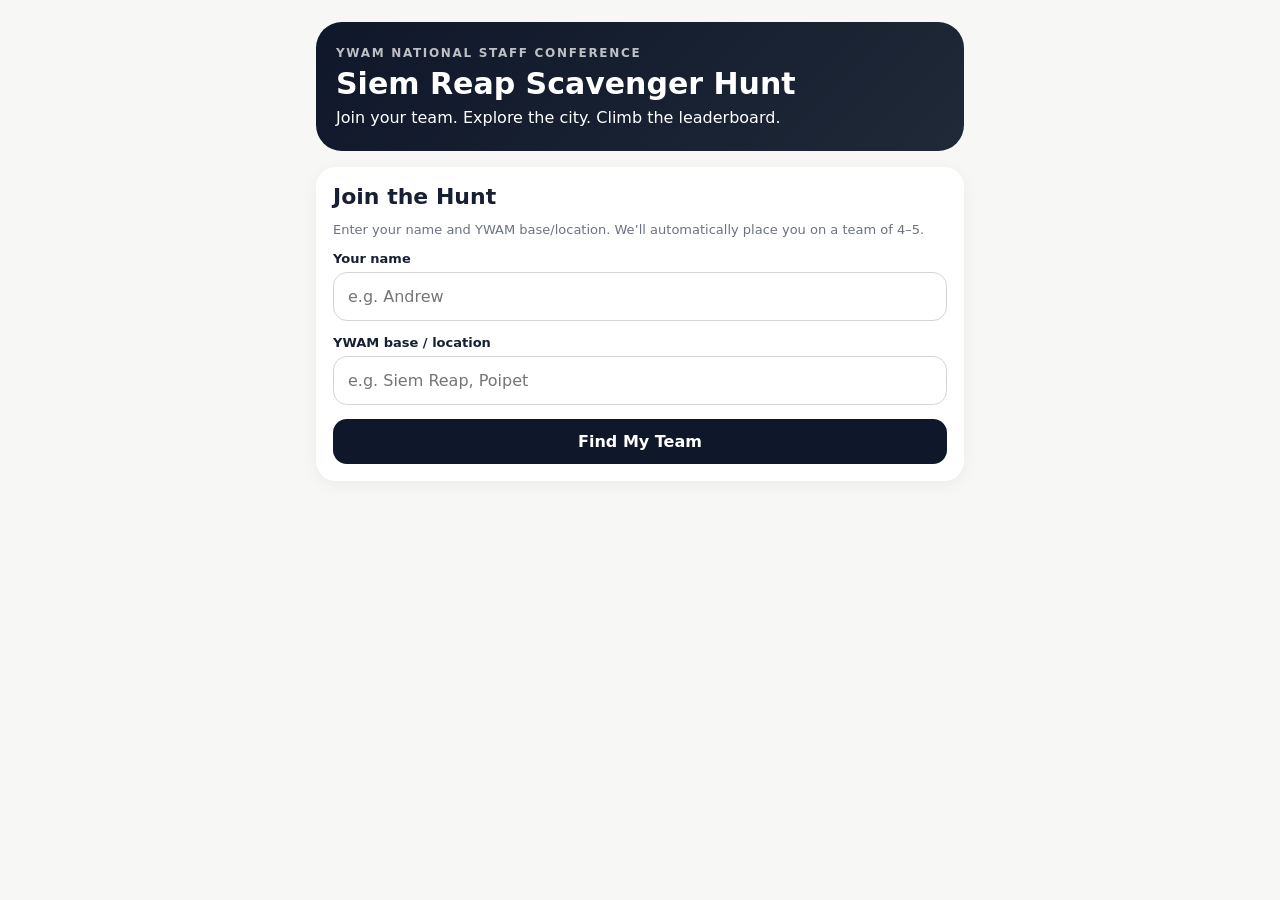
==== index.html @ aeda36fc "Initial scavenger hunt app" ====
<!DOCTYPE html>
<html lang="en">
<head>
<meta charset="UTF-8">
<meta name="viewport" content="width=device-width, initial-scale=1, viewport-fit=cover">
<meta name="theme-color" content="#0f172a">
<title>YWAM Siem Reap Scavenger Hunt</title>
<style>
:root{--bg:#f7f7f5;--card:#fff;--ink:#172033;--muted:#6b7280;--navy:#0f172a;--gold:#f4c542;--line:#e5e7eb;--ok:#15803d;--danger:#b91c1c}
*{box-sizing:border-box}body{margin:0;font-family:system-ui,-apple-system,sans-serif;background:var(--bg);color:var(--ink);padding-bottom:88px}
.app{max-width:680px;margin:auto;padding:16px}.hero{background:linear-gradient(135deg,#0f172a,#1f2937);color:#fff;border-radius:26px;padding:24px 20px;margin:6px 0 16px}
.eyebrow{font-size:12px;letter-spacing:.14em;text-transform:uppercase;opacity:.72;font-weight:800}h1{font-size:30px;line-height:1.05;margin:8px 0}h2{font-size:22px;margin:0 0 12px}h3{margin:0 0 6px;font-size:18px}
.card{background:var(--card);border-radius:20px;padding:17px;margin:12px 0;box-shadow:0 4px 16px #0f172a0d}label{display:block;font-size:13px;font-weight:800;margin:14px 0 6px}
input,button{font:inherit}input{width:100%;padding:14px;border:1px solid #d1d5db;border-radius:14px}button{border:0;border-radius:14px;padding:13px 15px;background:var(--navy);color:#fff;font-weight:800}
.primary{width:100%;margin-top:14px}.ghost{background:#fff;color:var(--ink);border:1px solid var(--line)}.hidden{display:none!important}.row{display:flex;gap:10px;align-items:center}.between{justify-content:space-between}.wrap{flex-wrap:wrap}
.pill{display:inline-flex;padding:7px 10px;border-radius:999px;background:#fff7d6;font-size:13px;font-weight:900;color:#6b5200}.small{font-size:13px;color:var(--muted)}.team-title{font-size:28px;font-weight:950}
.members{margin-top:10px;display:flex;gap:7px;flex-wrap:wrap}.member{background:#f3f4f6;border-radius:999px;padding:7px 10px;font-size:13px;font-weight:700}.challenge.done{background:#f0fdf4}.challenge p{color:#6b7280}
.category{font-size:11px;font-weight:900;text-transform:uppercase;letter-spacing:.08em;color:#64748b}.progress{height:10px;background:#e5e7eb;border-radius:999px;overflow:hidden;margin-top:10px}.progress>div{height:100%;background:var(--gold);width:0}
.tabs{position:fixed;left:0;right:0;bottom:0;background:#fffffff2;border-top:1px solid var(--line);display:flex;justify-content:center;padding:8px;z-index:20}.tabs button{background:transparent;color:#6b7280;flex:1;max-width:220px;font-size:12px}.tabs button.active{background:var(--navy);color:#fff}
.leader{display:flex;align-items:center;justify-content:space-between}.rank{width:42px;height:42px;border-radius:50%;display:grid;place-items:center;background:#f3f4f6;font-weight:950}.score{font-size:20px;font-weight:950}
.feed-img,.feed-video{width:100%;border-radius:14px;margin-top:12px;max-height:420px;object-fit:cover;background:#111}.notice{padding:10px 12px;border-radius:12px;margin-top:12px;font-size:14px}.error{background:#fee2e2;color:var(--danger)}.success{background:#dcfce7;color:var(--ok)}
.overlay{position:fixed;inset:0;background:#0f172a94;display:grid;place-items:end center;z-index:50;padding:14px}.sheet{width:min(680px,100%);background:#fff;border-radius:24px;padding:18px;max-height:88vh;overflow:auto}.sheet-actions{display:flex;gap:10px;margin-top:14px}.sheet-actions button{flex:1}
.confetti{position:fixed;inset:0;pointer-events:none;z-index:99;overflow:hidden}.confetti span{position:absolute;top:-20px;font-size:24px;animation:fall 1.6s linear forwards}@keyframes fall{to{transform:translateY(110vh) rotate(720deg)}}
</style>
</head>
<body>
<div class="app">
  <div class="hero"><div class="eyebrow">YWAM National Staff Conference</div><h1>Siem Reap Scavenger Hunt</h1><div>Join your team. Explore the city. Climb the leaderboard.</div></div>

  <section id="joinView">
    <div class="card"><h2>Join the Hunt</h2><p class="small">Enter your name and YWAM base/location. We’ll automatically place you on a team of 4–5.</p>
      <label>Your name</label><input id="name" placeholder="e.g. Andrew">
      <label>YWAM base / location</label><input id="base" placeholder="e.g. Siem Reap, Poipet">
      <button id="joinBtn" class="primary">Find My Team</button><div id="joinMsg"></div>
    </div>
  </section>

  <section id="appView" class="hidden">
    <div class="card">
      <div class="eyebrow" style="color:#64748b">YOUR TEAM</div><div id="teamName" class="team-title"></div><div id="teamScore" class="pill" style="margin-top:8px"></div>
      <div id="members" class="members"></div><div class="progress"><div id="progressBar"></div></div><div id="progressText" class="small" style="margin-top:6px"></div>
    </div>
    <div id="challengesView"></div><div id="leaderboardView" class="hidden"></div><div id="feedView" class="hidden"></div>
  </section>
</div>

<div id="tabs" class="tabs hidden">
  <button class="active" data-tab="challenges">🎯<br>Challenges</button>
  <button data-tab="leaderboard">🏆<br>Leaderboard</button>
  <button data-tab="feed">📸<br>Feed</button>
</div>

<div id="uploadOverlay" class="overlay hidden"><div class="sheet">
  <div class="row between"><div><div class="eyebrow" style="color:#64748b">COMPLETE CHALLENGE</div><h2 id="uploadTitle"></h2></div><button id="closeSheet" class="ghost">✕</button></div>
  <p id="uploadDesc" class="small"></p><label>Photo / video</label><input id="mediaInput" type="file">
  <div id="bonusWrap" class="hidden"><label id="bonusLabel">Bonus units</label><input id="bonusInput" type="number" min="0" value="0"><div id="bonusHint" class="small"></div></div>
  <div id="uploadMsg"></div><div class="sheet-actions"><button id="submitUpload">Submit Challenge</button></div>
</div></div>
<div id="confetti" class="confetti"></div>

<script>
const API="https://zarxbmmnfmaorwjfopuu.supabase.co/functions/v1/hunt-api";
const $=id=>document.getElementById(id);let state=null,currentChallenge=null,session=localStorage.getItem("hunt_session")||"";
async function api(action,body={},method="POST"){const o={method,headers:{"Content-Type":"application/json"}};if(session)o.headers["x-hunt-session"]=session;if(method!=="GET")o.body=JSON.stringify(body);const r=await fetch(`${API}?action=${action}`,o);const d=await r.json();if(!r.ok||d.error)throw Error(d.error||"Request failed");return d}
function msg(el,text,type="error"){el.innerHTML=text?`<div class="notice ${type}">${text}</div>`:""}
async function join(){const name=$("name").value.trim(),base=$("base").value.trim();if(!name||!base)return msg($("joinMsg"),"Please enter your name and base/location.");$("joinBtn").disabled=true;try{const d=await api("join",{name,base,session});session=d.session;localStorage.setItem("hunt_session",session);await loadState(true)}catch(e){msg($("joinMsg"),e.message)}finally{$("joinBtn").disabled=false}}
async function loadState(first=false){try{state=await api("state",{},"GET");$("joinView").classList.add("hidden");$("appView").classList.remove("hidden");$("tabs").classList.remove("hidden");renderAll();if(first)celebrate()}catch(e){if(session){localStorage.removeItem("hunt_session");session=""}}}
function esc(v){return String(v??"").replace(/[&<>"']/g,m=>({"&":"&amp;","<":"&lt;",">":"&gt;",'"':"&quot;","'":"&#39;"}[m]))}
function renderAll(){const my=state.leaders?.find(x=>x.team_id===state.team.id);$("teamName").textContent=state.team.name;$("teamScore").textContent=`${my?.score||0} pts`;$("members").innerHTML=(state.members||[]).map(m=>`<span class="member">${esc(m.display_name)} · ${esc(m.base_name)}</span>`).join("");const total=state.challenges?.length||0,done=state.completed?.length||0;$("progressBar").style.width=total?`${done/total*100}%`:"0%";$("progressText").textContent=`${done} of ${total} challenges completed`;renderChallenges();renderLeaderboard();renderFeed()}
function renderChallenges(){const done=new Set(state.completed||[]);$("challengesView").innerHTML=`<h2 style="margin:20px 4px 8px">Challenges</h2>`+(state.challenges||[]).map(c=>`<div class="card challenge ${done.has(c.id)?"done":""}"><div class="row between wrap"><div><div class="category">${esc(c.category||"challenge")}</div><h3>${done.has(c.id)?"✅ ":""}${esc(c.title)}</h3></div><span class="pill">${c.base_points?c.base_points+" pts":c.bonus_points_per_unit+" pts each"}</span></div><p>${esc(c.description||"")}</p>${done.has(c.id)?'<div class="notice success">Completed by your team 🎉</div>':`<button onclick="openChallenge('${c.id}')">📷 Complete Challenge</button>`}</div>`).join("")}
function renderLeaderboard(){$("leaderboardView").innerHTML=`<h2 style="margin:20px 4px 8px">Live Leaderboard</h2>`+((state.leaders||[]).map((x,i)=>`<div class="card leader"><div class="row"><div class="rank">${i+1}</div><div><h3>${esc(x.name)}</h3><div class="small">${x.member_count} members · ${x.challenges_completed} completed</div></div></div><div class="score">${x.score} pts</div></div>`).join("")||'<div class="card">No scores yet.</div>')}
function renderFeed(){$("feedView").innerHTML=`<h2 style="margin:20px 4px 8px">Live Feed</h2>`+((state.feed||[]).map(x=>`<div class="card"><div class="row between wrap"><div><b>${esc(x.team_name)}</b> completed <b>${esc(x.challenge_title)}</b></div><span class="pill">+${x.points_awarded} pts</span></div>${x.media_url?(x.media_type==="video"?`<video class="feed-video" controls playsinline src="${x.media_url}"></video>`:`<img class="feed-img" src="${x.media_url}">`):""}</div>`).join("")||'<div class="card">No posts yet.</div>')}
function openChallenge(id){currentChallenge=state.challenges.find(c=>c.id===id);$("uploadTitle").textContent=currentChallenge.title;$("uploadDesc").textContent=currentChallenge.description||"";$("mediaInput").accept=currentChallenge.media_kind==="video"?"video/*":currentChallenge.media_kind==="photo"?"image/*":"image/*,video/*";$("mediaInput").value="";if(currentChallenge.max_bonus_units>0){$("bonusWrap").classList.remove("hidden");$("bonusLabel").textContent=currentChallenge.bonus_label||"Bonus units";$("bonusInput").max=currentChallenge.max_bonus_units;$("bonusHint").textContent=`Up to ${currentChallenge.max_bonus_units}. +${currentChallenge.bonus_points_per_unit} points each.`}else $("bonusWrap").classList.add("hidden");$("uploadOverlay").classList.remove("hidden")}
async function submitChallenge(){const f=$("mediaInput").files[0];if(!f)return msg($("uploadMsg"),"Please choose a photo or video.");if(f.size>12*1024*1024)return msg($("uploadMsg"),"Please choose a file under 12 MB.");const type=f.type.startsWith("video")?"video":"photo";if(currentChallenge.media_kind!=="either"&&currentChallenge.media_kind!==type)return msg($("uploadMsg"),`This challenge requires a ${currentChallenge.media_kind}.`);$("submitUpload").disabled=true;try{const data=await new Promise((res,rej)=>{const r=new FileReader();r.onload=()=>res(r.result);r.onerror=rej;r.readAsDataURL(f)});await api("upload",{challengeId:currentChallenge.id,mediaType:type,mime:f.type,data:data.split(",")[1],bonus:Number($("bonusInput").value||0)});$("uploadOverlay").classList.add("hidden");celebrate();await loadState()}catch(e){msg($("uploadMsg"),e.message)}finally{$("submitUpload").disabled=false}}
function setTab(t){["challenges","leaderboard","feed"].forEach(x=>$(`${x}View`).classList.toggle("hidden",x!==t));document.querySelectorAll(".tabs button").forEach(b=>b.classList.toggle("active",b.dataset.tab===t))}
function celebrate(){const c=$("confetti");c.innerHTML="";for(let i=0;i<25;i++){const s=document.createElement("span");s.textContent=["🎉","✨","⭐","🥳"][Math.floor(Math.random()*4)];s.style.left=Math.random()*100+"vw";s.style.animationDelay=Math.random()*.4+"s";c.appendChild(s)}setTimeout(()=>c.innerHTML="",2000)}
$("joinBtn").onclick=join;$("closeSheet").onclick=()=>$("uploadOverlay").classList.add("hidden");$("submitUpload").onclick=submitChallenge;document.querySelectorAll(".tabs button").forEach(b=>b.onclick=()=>setTab(b.dataset.tab));if(session)loadState();setInterval(()=>{if(session)loadState()},8000);
</script>
</body></html>
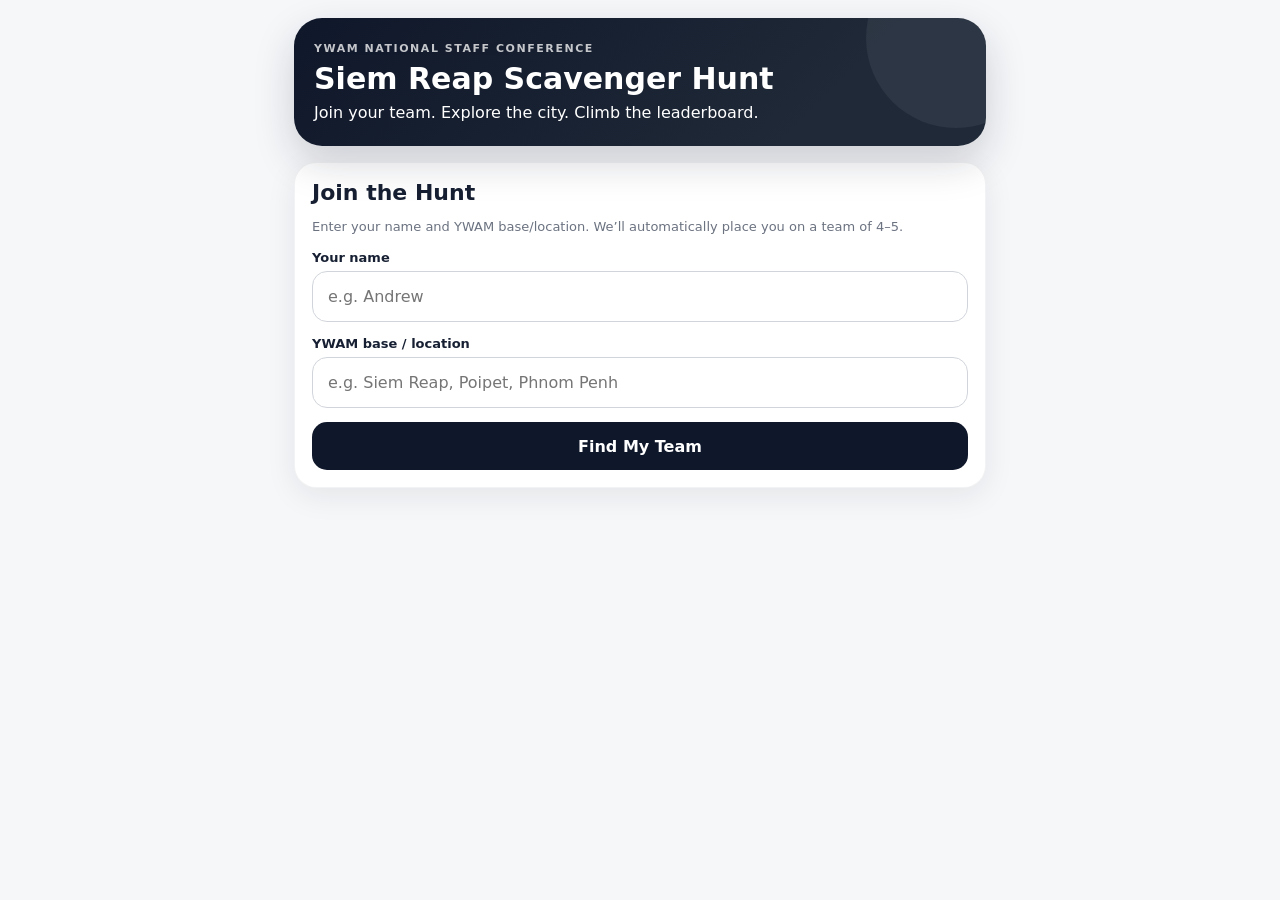
==== commit e720c486: "Phase 1 mobile improvements" ====
--- a/index.html
+++ b/index.html
@@ -4,43 +4,156 @@
 <meta charset="UTF-8">
 <meta name="viewport" content="width=device-width, initial-scale=1, viewport-fit=cover">
 <meta name="theme-color" content="#0f172a">
+<meta name="apple-mobile-web-app-capable" content="yes">
+<meta name="apple-mobile-web-app-status-bar-style" content="black-translucent">
 <title>YWAM Siem Reap Scavenger Hunt</title>
 <style>
-:root{--bg:#f7f7f5;--card:#fff;--ink:#172033;--muted:#6b7280;--navy:#0f172a;--gold:#f4c542;--line:#e5e7eb;--ok:#15803d;--danger:#b91c1c}
-*{box-sizing:border-box}body{margin:0;font-family:system-ui,-apple-system,sans-serif;background:var(--bg);color:var(--ink);padding-bottom:88px}
-.app{max-width:680px;margin:auto;padding:16px}.hero{background:linear-gradient(135deg,#0f172a,#1f2937);color:#fff;border-radius:26px;padding:24px 20px;margin:6px 0 16px}
-.eyebrow{font-size:12px;letter-spacing:.14em;text-transform:uppercase;opacity:.72;font-weight:800}h1{font-size:30px;line-height:1.05;margin:8px 0}h2{font-size:22px;margin:0 0 12px}h3{margin:0 0 6px;font-size:18px}
-.card{background:var(--card);border-radius:20px;padding:17px;margin:12px 0;box-shadow:0 4px 16px #0f172a0d}label{display:block;font-size:13px;font-weight:800;margin:14px 0 6px}
-input,button{font:inherit}input{width:100%;padding:14px;border:1px solid #d1d5db;border-radius:14px}button{border:0;border-radius:14px;padding:13px 15px;background:var(--navy);color:#fff;font-weight:800}
-.primary{width:100%;margin-top:14px}.ghost{background:#fff;color:var(--ink);border:1px solid var(--line)}.hidden{display:none!important}.row{display:flex;gap:10px;align-items:center}.between{justify-content:space-between}.wrap{flex-wrap:wrap}
-.pill{display:inline-flex;padding:7px 10px;border-radius:999px;background:#fff7d6;font-size:13px;font-weight:900;color:#6b5200}.small{font-size:13px;color:var(--muted)}.team-title{font-size:28px;font-weight:950}
-.members{margin-top:10px;display:flex;gap:7px;flex-wrap:wrap}.member{background:#f3f4f6;border-radius:999px;padding:7px 10px;font-size:13px;font-weight:700}.challenge.done{background:#f0fdf4}.challenge p{color:#6b7280}
-.category{font-size:11px;font-weight:900;text-transform:uppercase;letter-spacing:.08em;color:#64748b}.progress{height:10px;background:#e5e7eb;border-radius:999px;overflow:hidden;margin-top:10px}.progress>div{height:100%;background:var(--gold);width:0}
-.tabs{position:fixed;left:0;right:0;bottom:0;background:#fffffff2;border-top:1px solid var(--line);display:flex;justify-content:center;padding:8px;z-index:20}.tabs button{background:transparent;color:#6b7280;flex:1;max-width:220px;font-size:12px}.tabs button.active{background:var(--navy);color:#fff}
-.leader{display:flex;align-items:center;justify-content:space-between}.rank{width:42px;height:42px;border-radius:50%;display:grid;place-items:center;background:#f3f4f6;font-weight:950}.score{font-size:20px;font-weight:950}
-.feed-img,.feed-video{width:100%;border-radius:14px;margin-top:12px;max-height:420px;object-fit:cover;background:#111}.notice{padding:10px 12px;border-radius:12px;margin-top:12px;font-size:14px}.error{background:#fee2e2;color:var(--danger)}.success{background:#dcfce7;color:var(--ok)}
-.overlay{position:fixed;inset:0;background:#0f172a94;display:grid;place-items:end center;z-index:50;padding:14px}.sheet{width:min(680px,100%);background:#fff;border-radius:24px;padding:18px;max-height:88vh;overflow:auto}.sheet-actions{display:flex;gap:10px;margin-top:14px}.sheet-actions button{flex:1}
-.confetti{position:fixed;inset:0;pointer-events:none;z-index:99;overflow:hidden}.confetti span{position:absolute;top:-20px;font-size:24px;animation:fall 1.6s linear forwards}@keyframes fall{to{transform:translateY(110vh) rotate(720deg)}}
+:root{
+  --bg:#f6f7f9;--card:#fff;--ink:#172033;--muted:#6b7280;--navy:#0f172a;--navy2:#1e293b;
+  --gold:#f4c542;--goldSoft:#fff7d6;--line:#e5e7eb;--ok:#15803d;--okbg:#dcfce7;
+  --danger:#b91c1c;--dangerbg:#fee2e2;--shadow:0 8px 30px rgba(15,23,42,.08)
+}
+*{box-sizing:border-box;-webkit-tap-highlight-color:transparent}
+html{background:var(--bg)}
+body{
+  margin:0;font-family:Inter,ui-sans-serif,system-ui,-apple-system,BlinkMacSystemFont,"Segoe UI",Roboto,Arial,sans-serif;
+  background:var(--bg);color:var(--ink);padding-bottom:calc(88px + env(safe-area-inset-bottom));
+  overscroll-behavior-y:none
+}
+button,input{font:inherit}
+button{touch-action:manipulation}
+.app{max-width:720px;margin:auto;padding:calc(14px + env(safe-area-inset-top)) 14px 18px}
+.hero{
+  background:linear-gradient(135deg,#0f172a,#1f2937 75%);color:#fff;border-radius:28px;padding:24px 20px;
+  margin:4px 0 16px;box-shadow:0 16px 40px rgba(15,23,42,.18);position:relative;overflow:hidden
+}
+.hero:after{content:"";position:absolute;width:180px;height:180px;border-radius:50%;background:#ffffff10;right:-60px;top:-70px}
+.eyebrow{font-size:11px;letter-spacing:.14em;text-transform:uppercase;opacity:.75;font-weight:900}
+h1{font-size:30px;line-height:1.05;margin:8px 0 8px}
+h2{font-size:22px;margin:0 0 12px}
+h3{margin:0 0 6px;font-size:18px}
+p{line-height:1.45}
+.card{
+  background:var(--card);border:1px solid rgba(15,23,42,.05);border-radius:22px;padding:17px;margin:12px 0;
+  box-shadow:var(--shadow)
+}
+label{display:block;font-size:13px;font-weight:900;margin:14px 0 6px}
+input{
+  width:100%;padding:15px;border:1px solid #d1d5db;border-radius:15px;background:#fff;color:var(--ink);
+  min-height:50px
+}
+input:focus{outline:3px solid #f4c54255;border-color:#d5ad1d}
+button{
+  border:0;border-radius:15px;padding:14px 16px;background:var(--navy);color:#fff;font-weight:900;min-height:48px;
+  cursor:pointer
+}
+button:disabled{opacity:.55;cursor:not-allowed}
+.primary{width:100%;margin-top:14px}
+.ghost{background:#fff;color:var(--ink);border:1px solid var(--line)}
+.hidden{display:none!important}
+.row{display:flex;gap:10px;align-items:center}.between{justify-content:space-between}.wrap{flex-wrap:wrap}
+.pill{
+  display:inline-flex;align-items:center;gap:6px;padding:7px 10px;border-radius:999px;background:var(--goldSoft);
+  font-size:13px;font-weight:950;color:#6b5200
+}
+.small{font-size:13px;color:var(--muted)}
+.team-title{font-size:29px;font-weight:950;margin-top:3px}
+.members{margin-top:10px;display:flex;gap:7px;flex-wrap:wrap}
+.member{background:#f3f4f6;border-radius:999px;padding:8px 11px;font-size:13px;font-weight:800}
+.challenge{position:relative;overflow:hidden;transition:transform .15s ease}
+.challenge:active{transform:scale(.995)}
+.challenge.done{border-color:#bbf7d0;background:#f0fdf4}
+.challenge p{margin:7px 0 14px;color:#6b7280}
+.category{font-size:11px;font-weight:950;text-transform:uppercase;letter-spacing:.08em;color:#64748b}
+.progress{height:10px;background:#e5e7eb;border-radius:999px;overflow:hidden;margin-top:12px}
+.progress>div{height:100%;background:linear-gradient(90deg,#f4c542,#ffd84d);width:0;transition:width .35s ease}
+.tabs{
+  position:fixed;left:0;right:0;bottom:0;background:rgba(255,255,255,.96);backdrop-filter:blur(18px);
+  -webkit-backdrop-filter:blur(18px);border-top:1px solid var(--line);display:flex;justify-content:center;
+  padding:8px 8px calc(8px + env(safe-area-inset-bottom));z-index:20
+}
+.tabs button{background:transparent;color:#6b7280;flex:1;max-width:220px;font-size:12px;padding:10px 5px;min-height:52px}
+.tabs button.active{background:var(--navy);color:#fff}
+.leader{display:flex;align-items:center;justify-content:space-between;gap:12px}
+.rank{width:42px;height:42px;border-radius:50%;display:grid;place-items:center;background:#f3f4f6;font-weight:950;flex:none}
+.rank.top1{background:#fff3b0}.rank.top2{background:#f3f4f6}.rank.top3{background:#f5dfc8}
+.score{font-size:20px;font-weight:950;white-space:nowrap}
+.feed-img,.feed-video{
+  width:100%;border-radius:16px;margin-top:12px;max-height:420px;object-fit:cover;background:#111
+}
+.notice{padding:11px 12px;border-radius:13px;margin-top:12px;font-size:14px}
+.error{background:var(--dangerbg);color:var(--danger)}.success{background:var(--okbg);color:var(--ok)}
+.loadingLine{font-size:13px;color:var(--muted);padding:10px 4px}
+.overlay{
+  position:fixed;inset:0;background:rgba(15,23,42,.58);display:grid;place-items:end center;z-index:50;
+  padding:14px 14px calc(14px + env(safe-area-inset-bottom))
+}
+.sheet{
+  width:min(720px,100%);background:#fff;border-radius:26px;padding:18px;max-height:88vh;overflow:auto;
+  box-shadow:0 20px 50px rgba(0,0,0,.28)
+}
+.sheet-actions{display:flex;gap:10px;margin-top:14px}.sheet-actions button{flex:1}
+.bonusBox{background:#f8fafc;border-radius:14px;padding:12px;margin-top:10px}
+.preview{
+  width:100%;max-height:280px;object-fit:cover;border-radius:16px;background:#111;margin-top:10px
+}
+.confetti{position:fixed;inset:0;pointer-events:none;z-index:99;overflow:hidden}
+.confetti span{position:absolute;top:-30px;font-size:24px;animation:fall 1.7s linear forwards}
+@keyframes fall{to{transform:translateY(110vh) rotate(720deg);opacity:.95}}
+.statusbar{
+  display:flex;align-items:center;justify-content:space-between;gap:8px;margin:12px 0 0
+}
+.live{display:inline-flex;align-items:center;gap:7px;font-size:12px;color:#047857;font-weight:900}
+.dot{width:8px;height:8px;border-radius:50%;background:#10b981;box-shadow:0 0 0 5px #10b9811a}
+.refreshBtn{background:#eef2ff;color:#334155;padding:9px 12px;min-height:38px;font-size:12px}
+@media (max-width:420px){
+  h1{font-size:27px}.card{border-radius:19px;padding:15px}.hero{border-radius:24px;padding:22px 18px}
+  .team-title{font-size:26px}.score{font-size:18px}
+}
 </style>
 </head>
 <body>
 <div class="app">
-  <div class="hero"><div class="eyebrow">YWAM National Staff Conference</div><h1>Siem Reap Scavenger Hunt</h1><div>Join your team. Explore the city. Climb the leaderboard.</div></div>
+  <div class="hero">
+    <div class="eyebrow">YWAM National Staff Conference</div>
+    <h1>Siem Reap Scavenger Hunt</h1>
+    <div>Join your team. Explore the city. Climb the leaderboard.</div>
+  </div>
 
   <section id="joinView">
-    <div class="card"><h2>Join the Hunt</h2><p class="small">Enter your name and YWAM base/location. We’ll automatically place you on a team of 4–5.</p>
-      <label>Your name</label><input id="name" placeholder="e.g. Andrew">
-      <label>YWAM base / location</label><input id="base" placeholder="e.g. Siem Reap, Poipet">
-      <button id="joinBtn" class="primary">Find My Team</button><div id="joinMsg"></div>
+    <div class="card">
+      <h2>Join the Hunt</h2>
+      <p class="small">Enter your name and YWAM base/location. We’ll automatically place you on a team of 4–5.</p>
+      <label for="name">Your name</label>
+      <input id="name" autocomplete="name" autocapitalize="words" placeholder="e.g. Andrew">
+      <label for="base">YWAM base / location</label>
+      <input id="base" autocapitalize="words" placeholder="e.g. Siem Reap, Poipet, Phnom Penh">
+      <button id="joinBtn" class="primary">Find My Team</button>
+      <div id="joinMsg"></div>
     </div>
   </section>
 
   <section id="appView" class="hidden">
     <div class="card">
-      <div class="eyebrow" style="color:#64748b">YOUR TEAM</div><div id="teamName" class="team-title"></div><div id="teamScore" class="pill" style="margin-top:8px"></div>
-      <div id="members" class="members"></div><div class="progress"><div id="progressBar"></div></div><div id="progressText" class="small" style="margin-top:6px"></div>
-    </div>
-    <div id="challengesView"></div><div id="leaderboardView" class="hidden"></div><div id="feedView" class="hidden"></div>
+      <div class="eyebrow" style="color:#64748b">YOUR TEAM</div>
+      <div id="teamName" class="team-title"></div>
+      <div class="statusbar">
+        <div id="teamScore" class="pill"></div>
+        <div class="live"><span class="dot"></span>LIVE</div>
+      </div>
+      <div id="members" class="members"></div>
+      <div class="progress"><div id="progressBar"></div></div>
+      <div id="progressText" class="small" style="margin-top:7px"></div>
+    </div>
+
+    <div class="row between" style="padding:0 4px">
+      <div id="syncText" class="small">Updated just now</div>
+      <button id="refreshBtn" class="refreshBtn">Refresh</button>
+    </div>
+
+    <div id="challengesView"></div>
+    <div id="leaderboardView" class="hidden"></div>
+    <div id="feedView" class="hidden"></div>
   </section>
 </div>
 
@@ -50,30 +163,203 @@
   <button data-tab="feed">📸<br>Feed</button>
 </div>
 
-<div id="uploadOverlay" class="overlay hidden"><div class="sheet">
-  <div class="row between"><div><div class="eyebrow" style="color:#64748b">COMPLETE CHALLENGE</div><h2 id="uploadTitle"></h2></div><button id="closeSheet" class="ghost">✕</button></div>
-  <p id="uploadDesc" class="small"></p><label>Photo / video</label><input id="mediaInput" type="file">
-  <div id="bonusWrap" class="hidden"><label id="bonusLabel">Bonus units</label><input id="bonusInput" type="number" min="0" value="0"><div id="bonusHint" class="small"></div></div>
-  <div id="uploadMsg"></div><div class="sheet-actions"><button id="submitUpload">Submit Challenge</button></div>
-</div></div>
+<div id="uploadOverlay" class="overlay hidden">
+  <div class="sheet">
+    <div class="row between">
+      <div>
+        <div class="eyebrow" style="color:#64748b">COMPLETE CHALLENGE</div>
+        <h2 id="uploadTitle" style="margin-top:4px"></h2>
+      </div>
+      <button id="closeSheet" class="ghost">✕</button>
+    </div>
+    <p id="uploadDesc" class="small"></p>
+
+    <label for="mediaInput">Photo / video</label>
+    <input id="mediaInput" type="file">
+    <img id="imagePreview" class="preview hidden" alt="Selected photo preview">
+    <video id="videoPreview" class="preview hidden" controls playsinline></video>
+
+    <div id="bonusWrap" class="bonusBox hidden">
+      <label id="bonusLabel" for="bonusInput">Bonus units</label>
+      <input id="bonusInput" type="number" min="0" inputmode="numeric" value="0">
+      <div id="bonusHint" class="small" style="margin-top:6px"></div>
+    </div>
+
+    <div id="uploadMsg"></div>
+    <div class="sheet-actions">
+      <button id="submitUpload">Submit Challenge</button>
+    </div>
+  </div>
+</div>
+
 <div id="confetti" class="confetti"></div>
 
 <script>
 const API="https://zarxbmmnfmaorwjfopuu.supabase.co/functions/v1/hunt-api";
-const $=id=>document.getElementById(id);let state=null,currentChallenge=null,session=localStorage.getItem("hunt_session")||"";
-async function api(action,body={},method="POST"){const o={method,headers:{"Content-Type":"application/json"}};if(session)o.headers["x-hunt-session"]=session;if(method!=="GET")o.body=JSON.stringify(body);const r=await fetch(`${API}?action=${action}`,o);const d=await r.json();if(!r.ok||d.error)throw Error(d.error||"Request failed");return d}
+const $=id=>document.getElementById(id);
+let state=null,currentChallenge=null,session=localStorage.getItem("hunt_session")||"",lastSync=Date.now();
+
+async function api(action,body={},method="POST"){
+  const o={method,headers:{"Content-Type":"application/json"}};
+  if(session)o.headers["x-hunt-session"]=session;
+  if(method!=="GET")o.body=JSON.stringify(body);
+  const controller=new AbortController();
+  const t=setTimeout(()=>controller.abort(),20000);
+  o.signal=controller.signal;
+  try{
+    const r=await fetch(`${API}?action=${encodeURIComponent(action)}`,o);
+    const d=await r.json().catch(()=>({error:"Invalid server response"}));
+    if(!r.ok||d.error)throw Error(d.error||"Request failed");
+    return d;
+  }finally{clearTimeout(t)}
+}
+
 function msg(el,text,type="error"){el.innerHTML=text?`<div class="notice ${type}">${text}</div>`:""}
-async function join(){const name=$("name").value.trim(),base=$("base").value.trim();if(!name||!base)return msg($("joinMsg"),"Please enter your name and base/location.");$("joinBtn").disabled=true;try{const d=await api("join",{name,base,session});session=d.session;localStorage.setItem("hunt_session",session);await loadState(true)}catch(e){msg($("joinMsg"),e.message)}finally{$("joinBtn").disabled=false}}
-async function loadState(first=false){try{state=await api("state",{},"GET");$("joinView").classList.add("hidden");$("appView").classList.remove("hidden");$("tabs").classList.remove("hidden");renderAll();if(first)celebrate()}catch(e){if(session){localStorage.removeItem("hunt_session");session=""}}}
+
+async function join(){
+  const name=$("name").value.trim(),base=$("base").value.trim();
+  if(!name||!base)return msg($("joinMsg"),"Please enter your name and base/location.");
+  $("joinBtn").disabled=true;$("joinBtn").textContent="Finding your team…";
+  try{
+    const d=await api("join",{name,base,session});
+    session=d.session;localStorage.setItem("hunt_session",session);
+    await loadState(true);
+  }catch(e){msg($("joinMsg"),friendlyError(e))}
+  finally{$("joinBtn").disabled=false;$("joinBtn").textContent="Find My Team"}
+}
+
+async function loadState(first=false){
+  try{
+    state=await api("state",{},"GET");
+    lastSync=Date.now();
+    $("joinView").classList.add("hidden");$("appView").classList.remove("hidden");$("tabs").classList.remove("hidden");
+    renderAll();updateSyncText();
+    if(first)celebrate();
+  }catch(e){
+    if(String(e.message).includes("Session")){localStorage.removeItem("hunt_session");session="";location.reload()}
+  }
+}
+
+function renderAll(){
+  const my=state.leaders?.find(x=>x.team_id===state.team.id);
+  $("teamName").textContent=state.team.name;
+  $("teamScore").textContent=`${my?.score||0} pts`;
+  $("members").innerHTML=(state.members||[]).map(m=>`<span class="member">${esc(m.display_name)} · ${esc(m.base_name)}</span>`).join("");
+  const total=state.challenges?.length||0,done=state.completed?.length||0;
+  $("progressBar").style.width=total?`${Math.round(done/total*100)}%`:"0%";
+  $("progressText").textContent=`${done} of ${total} challenges completed`;
+  renderChallenges();renderLeaderboard();renderFeed();
+}
+
+function renderChallenges(){
+  const done=new Set(state.completed||[]);
+  $("challengesView").innerHTML=`<h2 style="margin:20px 4px 8px">Challenges</h2>`+
+  (state.challenges||[]).map(c=>`
+    <div class="card challenge ${done.has(c.id)?"done":""}">
+      <div class="row between wrap">
+        <div><div class="category">${esc(c.category||"challenge")}</div><h3>${done.has(c.id)?"✅ ":""}${esc(c.title)}</h3></div>
+        <span class="pill">${c.base_points?c.base_points+" pts":c.bonus_points_per_unit+" pts each"}</span>
+      </div>
+      <p>${esc(c.description||"")}</p>
+      ${done.has(c.id)?'<div class="notice success">Completed by your team 🎉</div>':`<button onclick="openChallenge('${c.id}')">📷 Complete Challenge</button>`}
+    </div>`).join("");
+}
+
+function renderLeaderboard(){
+  $("leaderboardView").innerHTML=`<h2 style="margin:20px 4px 8px">Live Leaderboard</h2>`+
+  ((state.leaders||[]).map((x,i)=>`
+    <div class="card leader">
+      <div class="row">
+        <div class="rank ${i===0?'top1':i===1?'top2':i===2?'top3':''}">${i+1}</div>
+        <div><h3>${esc(x.name)}</h3><div class="small">${x.member_count} members · ${x.challenges_completed} completed</div></div>
+      </div>
+      <div class="score">${x.score} pts</div>
+    </div>`).join("")||'<div class="card">No scores yet — be first!</div>');
+}
+
+function renderFeed(){
+  $("feedView").innerHTML=`<h2 style="margin:20px 4px 8px">Live Feed</h2>`+
+  ((state.feed||[]).map(x=>`
+    <div class="card">
+      <div class="row between wrap">
+        <div><b>${esc(x.team_name)}</b> completed <b>${esc(x.challenge_title)}</b></div>
+        <span class="pill">+${x.points_awarded} pts</span>
+      </div>
+      <div class="small" style="margin-top:5px">${new Date(x.created_at).toLocaleString()}</div>
+      ${x.media_url?(x.media_type==="video"?`<video class="feed-video" controls playsinline preload="metadata" src="${x.media_url}"></video>`:`<img class="feed-img" loading="lazy" src="${x.media_url}" alt="Challenge submission">`):""}
+    </div>`).join("")||'<div class="card">No posts yet. The race is waiting!</div>');
+}
+
+function openChallenge(id){
+  currentChallenge=state.challenges.find(c=>c.id===id);if(!currentChallenge)return;
+  $("uploadTitle").textContent=currentChallenge.title;$("uploadDesc").textContent=currentChallenge.description||"";
+  $("mediaInput").accept=currentChallenge.media_kind==="video"?"video/*":currentChallenge.media_kind==="photo"?"image/*":"image/*,video/*";
+  $("mediaInput").value="";hidePreviews();$("bonusInput").value=0;
+  if(currentChallenge.max_bonus_units>0){
+    $("bonusWrap").classList.remove("hidden");
+    $("bonusLabel").textContent=currentChallenge.bonus_label||"Bonus units";
+    $("bonusInput").max=currentChallenge.max_bonus_units;
+    $("bonusHint").textContent=`Up to ${currentChallenge.max_bonus_units}. +${currentChallenge.bonus_points_per_unit} points each.`;
+  }else $("bonusWrap").classList.add("hidden");
+  msg($("uploadMsg"),"");$("uploadOverlay").classList.remove("hidden");
+}
+
+$("mediaInput").addEventListener("change",()=>{
+  hidePreviews();const f=$("mediaInput").files[0];if(!f)return;
+  const url=URL.createObjectURL(f);
+  if(f.type.startsWith("video")){$("videoPreview").src=url;$("videoPreview").classList.remove("hidden")}
+  else{$("imagePreview").src=url;$("imagePreview").classList.remove("hidden")}
+});
+
+function hidePreviews(){
+  $("imagePreview").classList.add("hidden");$("videoPreview").classList.add("hidden");
+  $("videoPreview").removeAttribute("src");$("imagePreview").removeAttribute("src");
+}
+
+async function submitChallenge(){
+  let f=$("mediaInput").files[0];if(!f)return msg($("uploadMsg"),"Please choose a photo or video.");
+  const type=f.type.startsWith("video")?"video":"photo";
+  if(currentChallenge.media_kind!=="either"&&currentChallenge.media_kind!==type)
+    return msg($("uploadMsg"),`This challenge requires a ${currentChallenge.media_kind}.`);
+  $("submitUpload").disabled=true;$("submitUpload").textContent=type==="photo"?"Preparing photo…":"Uploading video…";
+  try{
+    if(type==="photo")f=await compressImage(f,1600,.82);
+    if(f.size>12*1024*1024)throw Error("File is still too large. Please choose a shorter video or smaller file.");
+    $("submitUpload").textContent="Uploading…";
+    const data=await fileToDataURL(f);
+    await api("upload",{challengeId:currentChallenge.id,mediaType:type,mime:f.type||"image/jpeg",data:data.split(",")[1],bonus:Number($("bonusInput").value||0)});
+    $("uploadOverlay").classList.add("hidden");celebrate();await loadState();setTab("challenges");
+  }catch(e){msg($("uploadMsg"),friendlyError(e))}
+  finally{$("submitUpload").disabled=false;$("submitUpload").textContent="Submit Challenge"}
+}
+
+function compressImage(file,maxDim=1600,quality=.82){
+  return new Promise((resolve,reject)=>{
+    const img=new Image(),url=URL.createObjectURL(file);
+    img.onload=()=>{
+      let {width,height}=img;
+      const scale=Math.min(1,maxDim/Math.max(width,height));width=Math.round(width*scale);height=Math.round(height*scale);
+      const canvas=document.createElement("canvas");canvas.width=width;canvas.height=height;
+      const ctx=canvas.getContext("2d");ctx.drawImage(img,0,0,width,height);
+      canvas.toBlob(blob=>{URL.revokeObjectURL(url);blob?resolve(new File([blob],"upload.jpg",{type:"image/jpeg"})):reject(Error("Could not prepare photo"))},"image/jpeg",quality);
+    };
+    img.onerror=()=>{URL.revokeObjectURL(url);reject(Error("Could not read photo"))};img.src=url;
+  });
+}
+
+function fileToDataURL(file){return new Promise((res,rej)=>{const r=new FileReader();r.onload=()=>res(r.result);r.onerror=rej;r.readAsDataURL(file)})}
+function setTab(t){["challenges","leaderboard","feed"].forEach(x=>$(`${x}View`).classList.toggle("hidden",x!==t));document.querySelectorAll(".tabs button").forEach(b=>b.classList.toggle("active",b.dataset.tab===t))}
+function updateSyncText(){const s=Math.max(0,Math.floor((Date.now()-lastSync)/1000));$("syncText").textContent=s<8?"Updated just now":`Updated ${s}s ago`}
+function friendlyError(e){if(e?.name==="AbortError")return"Connection timed out. Please try again.";return e?.message||"Something went wrong. Please try again."}
 function esc(v){return String(v??"").replace(/[&<>"']/g,m=>({"&":"&amp;","<":"&lt;",">":"&gt;",'"':"&quot;","'":"&#39;"}[m]))}
-function renderAll(){const my=state.leaders?.find(x=>x.team_id===state.team.id);$("teamName").textContent=state.team.name;$("teamScore").textContent=`${my?.score||0} pts`;$("members").innerHTML=(state.members||[]).map(m=>`<span class="member">${esc(m.display_name)} · ${esc(m.base_name)}</span>`).join("");const total=state.challenges?.length||0,done=state.completed?.length||0;$("progressBar").style.width=total?`${done/total*100}%`:"0%";$("progressText").textContent=`${done} of ${total} challenges completed`;renderChallenges();renderLeaderboard();renderFeed()}
-function renderChallenges(){const done=new Set(state.completed||[]);$("challengesView").innerHTML=`<h2 style="margin:20px 4px 8px">Challenges</h2>`+(state.challenges||[]).map(c=>`<div class="card challenge ${done.has(c.id)?"done":""}"><div class="row between wrap"><div><div class="category">${esc(c.category||"challenge")}</div><h3>${done.has(c.id)?"✅ ":""}${esc(c.title)}</h3></div><span class="pill">${c.base_points?c.base_points+" pts":c.bonus_points_per_unit+" pts each"}</span></div><p>${esc(c.description||"")}</p>${done.has(c.id)?'<div class="notice success">Completed by your team 🎉</div>':`<button onclick="openChallenge('${c.id}')">📷 Complete Challenge</button>`}</div>`).join("")}
-function renderLeaderboard(){$("leaderboardView").innerHTML=`<h2 style="margin:20px 4px 8px">Live Leaderboard</h2>`+((state.leaders||[]).map((x,i)=>`<div class="card leader"><div class="row"><div class="rank">${i+1}</div><div><h3>${esc(x.name)}</h3><div class="small">${x.member_count} members · ${x.challenges_completed} completed</div></div></div><div class="score">${x.score} pts</div></div>`).join("")||'<div class="card">No scores yet.</div>')}
-function renderFeed(){$("feedView").innerHTML=`<h2 style="margin:20px 4px 8px">Live Feed</h2>`+((state.feed||[]).map(x=>`<div class="card"><div class="row between wrap"><div><b>${esc(x.team_name)}</b> completed <b>${esc(x.challenge_title)}</b></div><span class="pill">+${x.points_awarded} pts</span></div>${x.media_url?(x.media_type==="video"?`<video class="feed-video" controls playsinline src="${x.media_url}"></video>`:`<img class="feed-img" src="${x.media_url}">`):""}</div>`).join("")||'<div class="card">No posts yet.</div>')}
-function openChallenge(id){currentChallenge=state.challenges.find(c=>c.id===id);$("uploadTitle").textContent=currentChallenge.title;$("uploadDesc").textContent=currentChallenge.description||"";$("mediaInput").accept=currentChallenge.media_kind==="video"?"video/*":currentChallenge.media_kind==="photo"?"image/*":"image/*,video/*";$("mediaInput").value="";if(currentChallenge.max_bonus_units>0){$("bonusWrap").classList.remove("hidden");$("bonusLabel").textContent=currentChallenge.bonus_label||"Bonus units";$("bonusInput").max=currentChallenge.max_bonus_units;$("bonusHint").textContent=`Up to ${currentChallenge.max_bonus_units}. +${currentChallenge.bonus_points_per_unit} points each.`}else $("bonusWrap").classList.add("hidden");$("uploadOverlay").classList.remove("hidden")}
-async function submitChallenge(){const f=$("mediaInput").files[0];if(!f)return msg($("uploadMsg"),"Please choose a photo or video.");if(f.size>12*1024*1024)return msg($("uploadMsg"),"Please choose a file under 12 MB.");const type=f.type.startsWith("video")?"video":"photo";if(currentChallenge.media_kind!=="either"&&currentChallenge.media_kind!==type)return msg($("uploadMsg"),`This challenge requires a ${currentChallenge.media_kind}.`);$("submitUpload").disabled=true;try{const data=await new Promise((res,rej)=>{const r=new FileReader();r.onload=()=>res(r.result);r.onerror=rej;r.readAsDataURL(f)});await api("upload",{challengeId:currentChallenge.id,mediaType:type,mime:f.type,data:data.split(",")[1],bonus:Number($("bonusInput").value||0)});$("uploadOverlay").classList.add("hidden");celebrate();await loadState()}catch(e){msg($("uploadMsg"),e.message)}finally{$("submitUpload").disabled=false}}
-function setTab(t){["challenges","leaderboard","feed"].forEach(x=>$(`${x}View`).classList.toggle("hidden",x!==t));document.querySelectorAll(".tabs button").forEach(b=>b.classList.toggle("active",b.dataset.tab===t))}
-function celebrate(){const c=$("confetti");c.innerHTML="";for(let i=0;i<25;i++){const s=document.createElement("span");s.textContent=["🎉","✨","⭐","🥳"][Math.floor(Math.random()*4)];s.style.left=Math.random()*100+"vw";s.style.animationDelay=Math.random()*.4+"s";c.appendChild(s)}setTimeout(()=>c.innerHTML="",2000)}
-$("joinBtn").onclick=join;$("closeSheet").onclick=()=>$("uploadOverlay").classList.add("hidden");$("submitUpload").onclick=submitChallenge;document.querySelectorAll(".tabs button").forEach(b=>b.onclick=()=>setTab(b.dataset.tab));if(session)loadState();setInterval(()=>{if(session)loadState()},8000);
+function celebrate(){const c=$("confetti");c.innerHTML="";for(let i=0;i<28;i++){const s=document.createElement("span");s.textContent=["🎉","✨","⭐","🥳","💥"][Math.floor(Math.random()*5)];s.style.left=Math.random()*100+"vw";s.style.animationDelay=Math.random()*.45+"s";c.appendChild(s)}setTimeout(()=>c.innerHTML="",2200)}
+
+$("joinBtn").onclick=join;$("closeSheet").onclick=()=>$("uploadOverlay").classList.add("hidden");$("submitUpload").onclick=submitChallenge;$("refreshBtn").onclick=()=>loadState();
+document.querySelectorAll(".tabs button").forEach(b=>b.onclick=()=>setTab(b.dataset.tab));
+if(session)loadState();
+setInterval(()=>{if(session&&!document.hidden)loadState()},10000);
+setInterval(updateSyncText,1000);
+document.addEventListener("visibilitychange",()=>{if(!document.hidden&&session)loadState()});
 </script>
-</body></html>
+</body>
+</html>
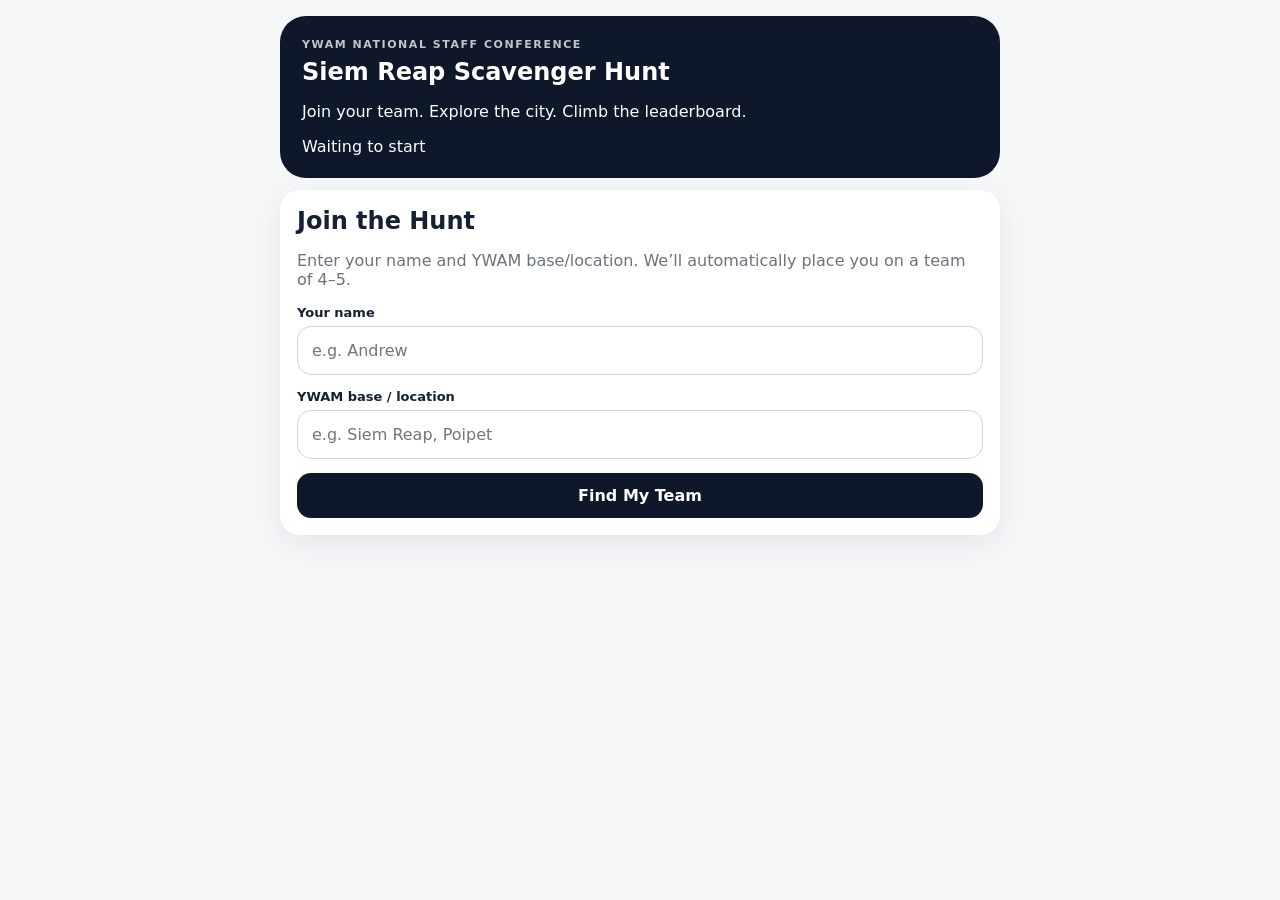
==== commit 8c6af644: "Release v0.2" ====
--- a/index.html
+++ b/index.html
@@ -1,365 +1,152 @@
 <!DOCTYPE html>
 <html lang="en">
 <head>
-<meta charset="UTF-8">
-<meta name="viewport" content="width=device-width, initial-scale=1, viewport-fit=cover">
-<meta name="theme-color" content="#0f172a">
-<meta name="apple-mobile-web-app-capable" content="yes">
-<meta name="apple-mobile-web-app-status-bar-style" content="black-translucent">
-<title>YWAM Siem Reap Scavenger Hunt</title>
-<style>
-:root{
-  --bg:#f6f7f9;--card:#fff;--ink:#172033;--muted:#6b7280;--navy:#0f172a;--navy2:#1e293b;
-  --gold:#f4c542;--goldSoft:#fff7d6;--line:#e5e7eb;--ok:#15803d;--okbg:#dcfce7;
-  --danger:#b91c1c;--dangerbg:#fee2e2;--shadow:0 8px 30px rgba(15,23,42,.08)
-}
-*{box-sizing:border-box;-webkit-tap-highlight-color:transparent}
-html{background:var(--bg)}
-body{
-  margin:0;font-family:Inter,ui-sans-serif,system-ui,-apple-system,BlinkMacSystemFont,"Segoe UI",Roboto,Arial,sans-serif;
-  background:var(--bg);color:var(--ink);padding-bottom:calc(88px + env(safe-area-inset-bottom));
-  overscroll-behavior-y:none
-}
-button,input{font:inherit}
-button{touch-action:manipulation}
-.app{max-width:720px;margin:auto;padding:calc(14px + env(safe-area-inset-top)) 14px 18px}
-.hero{
-  background:linear-gradient(135deg,#0f172a,#1f2937 75%);color:#fff;border-radius:28px;padding:24px 20px;
-  margin:4px 0 16px;box-shadow:0 16px 40px rgba(15,23,42,.18);position:relative;overflow:hidden
-}
-.hero:after{content:"";position:absolute;width:180px;height:180px;border-radius:50%;background:#ffffff10;right:-60px;top:-70px}
-.eyebrow{font-size:11px;letter-spacing:.14em;text-transform:uppercase;opacity:.75;font-weight:900}
-h1{font-size:30px;line-height:1.05;margin:8px 0 8px}
-h2{font-size:22px;margin:0 0 12px}
-h3{margin:0 0 6px;font-size:18px}
-p{line-height:1.45}
-.card{
-  background:var(--card);border:1px solid rgba(15,23,42,.05);border-radius:22px;padding:17px;margin:12px 0;
-  box-shadow:var(--shadow)
-}
-label{display:block;font-size:13px;font-weight:900;margin:14px 0 6px}
-input{
-  width:100%;padding:15px;border:1px solid #d1d5db;border-radius:15px;background:#fff;color:var(--ink);
-  min-height:50px
-}
-input:focus{outline:3px solid #f4c54255;border-color:#d5ad1d}
-button{
-  border:0;border-radius:15px;padding:14px 16px;background:var(--navy);color:#fff;font-weight:900;min-height:48px;
-  cursor:pointer
-}
-button:disabled{opacity:.55;cursor:not-allowed}
-.primary{width:100%;margin-top:14px}
-.ghost{background:#fff;color:var(--ink);border:1px solid var(--line)}
-.hidden{display:none!important}
-.row{display:flex;gap:10px;align-items:center}.between{justify-content:space-between}.wrap{flex-wrap:wrap}
-.pill{
-  display:inline-flex;align-items:center;gap:6px;padding:7px 10px;border-radius:999px;background:var(--goldSoft);
-  font-size:13px;font-weight:950;color:#6b5200
-}
-.small{font-size:13px;color:var(--muted)}
-.team-title{font-size:29px;font-weight:950;margin-top:3px}
-.members{margin-top:10px;display:flex;gap:7px;flex-wrap:wrap}
-.member{background:#f3f4f6;border-radius:999px;padding:8px 11px;font-size:13px;font-weight:800}
-.challenge{position:relative;overflow:hidden;transition:transform .15s ease}
-.challenge:active{transform:scale(.995)}
-.challenge.done{border-color:#bbf7d0;background:#f0fdf4}
-.challenge p{margin:7px 0 14px;color:#6b7280}
-.category{font-size:11px;font-weight:950;text-transform:uppercase;letter-spacing:.08em;color:#64748b}
-.progress{height:10px;background:#e5e7eb;border-radius:999px;overflow:hidden;margin-top:12px}
-.progress>div{height:100%;background:linear-gradient(90deg,#f4c542,#ffd84d);width:0;transition:width .35s ease}
-.tabs{
-  position:fixed;left:0;right:0;bottom:0;background:rgba(255,255,255,.96);backdrop-filter:blur(18px);
-  -webkit-backdrop-filter:blur(18px);border-top:1px solid var(--line);display:flex;justify-content:center;
-  padding:8px 8px calc(8px + env(safe-area-inset-bottom));z-index:20
-}
-.tabs button{background:transparent;color:#6b7280;flex:1;max-width:220px;font-size:12px;padding:10px 5px;min-height:52px}
-.tabs button.active{background:var(--navy);color:#fff}
-.leader{display:flex;align-items:center;justify-content:space-between;gap:12px}
-.rank{width:42px;height:42px;border-radius:50%;display:grid;place-items:center;background:#f3f4f6;font-weight:950;flex:none}
-.rank.top1{background:#fff3b0}.rank.top2{background:#f3f4f6}.rank.top3{background:#f5dfc8}
-.score{font-size:20px;font-weight:950;white-space:nowrap}
-.feed-img,.feed-video{
-  width:100%;border-radius:16px;margin-top:12px;max-height:420px;object-fit:cover;background:#111
-}
-.notice{padding:11px 12px;border-radius:13px;margin-top:12px;font-size:14px}
-.error{background:var(--dangerbg);color:var(--danger)}.success{background:var(--okbg);color:var(--ok)}
-.loadingLine{font-size:13px;color:var(--muted);padding:10px 4px}
-.overlay{
-  position:fixed;inset:0;background:rgba(15,23,42,.58);display:grid;place-items:end center;z-index:50;
-  padding:14px 14px calc(14px + env(safe-area-inset-bottom))
-}
-.sheet{
-  width:min(720px,100%);background:#fff;border-radius:26px;padding:18px;max-height:88vh;overflow:auto;
-  box-shadow:0 20px 50px rgba(0,0,0,.28)
-}
-.sheet-actions{display:flex;gap:10px;margin-top:14px}.sheet-actions button{flex:1}
-.bonusBox{background:#f8fafc;border-radius:14px;padding:12px;margin-top:10px}
-.preview{
-  width:100%;max-height:280px;object-fit:cover;border-radius:16px;background:#111;margin-top:10px
-}
-.confetti{position:fixed;inset:0;pointer-events:none;z-index:99;overflow:hidden}
-.confetti span{position:absolute;top:-30px;font-size:24px;animation:fall 1.7s linear forwards}
-@keyframes fall{to{transform:translateY(110vh) rotate(720deg);opacity:.95}}
-.statusbar{
-  display:flex;align-items:center;justify-content:space-between;gap:8px;margin:12px 0 0
-}
-.live{display:inline-flex;align-items:center;gap:7px;font-size:12px;color:#047857;font-weight:900}
-.dot{width:8px;height:8px;border-radius:50%;background:#10b981;box-shadow:0 0 0 5px #10b9811a}
-.refreshBtn{background:#eef2ff;color:#334155;padding:9px 12px;min-height:38px;font-size:12px}
-@media (max-width:420px){
-  h1{font-size:27px}.card{border-radius:19px;padding:15px}.hero{border-radius:24px;padding:22px 18px}
-  .team-title{font-size:26px}.score{font-size:18px}
-}
-</style>
+  <meta charset="UTF-8">
+  <meta name="viewport" content="width=device-width, initial-scale=1, viewport-fit=cover">
+  <meta name="theme-color" content="#0f172a">
+  <meta name="apple-mobile-web-app-capable" content="yes">
+  <meta name="apple-mobile-web-app-status-bar-style" content="black-translucent">
+  <title>YWAM Siem Reap Scavenger Hunt</title>
+  <link rel="stylesheet" href="css/app.css">
 </head>
 <body>
-<div class="app">
-  <div class="hero">
-    <div class="eyebrow">YWAM National Staff Conference</div>
-    <h1>Siem Reap Scavenger Hunt</h1>
-    <div>Join your team. Explore the city. Climb the leaderboard.</div>
+  <main class="app">
+    <section class="hero">
+      <div class="eyebrow">YWAM National Staff Conference</div>
+      <h1>Siem Reap Scavenger Hunt</h1>
+      <p>Join your team. Explore the city. Climb the leaderboard.</p>
+      <div id="huntStatus" class="hunt-status">Waiting to start</div>
+    </section>
+
+    <section id="joinView">
+      <div class="card">
+        <h2>Join the Hunt</h2>
+        <p class="muted">Enter your name and YWAM base/location. We’ll automatically place you on a team of 4–5.</p>
+        <label for="name">Your name</label>
+        <input id="name" autocomplete="name" autocapitalize="words" placeholder="e.g. Andrew">
+        <label for="base">YWAM base / location</label>
+        <input id="base" autocapitalize="words" placeholder="e.g. Siem Reap, Poipet">
+        <button id="joinBtn" class="primary">Find My Team</button>
+        <div id="joinMsg"></div>
+      </div>
+    </section>
+
+    <section id="appView" class="hidden">
+      <div class="card team-card">
+        <div class="row between">
+          <div>
+            <div class="eyebrow dark">YOUR TEAM</div>
+            <div id="teamIdentity" class="team-identity">
+              <span id="teamIcon" class="team-icon">⭐</span>
+              <span id="teamName">Team</span>
+            </div>
+          </div>
+          <button id="editTeamBtn" class="secondary compact">⚙️ Team Settings</button>
+        </div>
+
+        <div class="row between status-row">
+          <div id="teamScore" class="pill">0 pts</div>
+          <div class="live"><span class="dot"></span>LIVE</div>
+        </div>
+
+        <div id="members" class="members"></div>
+
+        <div class="progress"><div id="progressBar"></div></div>
+        <div id="progressText" class="muted small"></div>
+
+        <div class="countdown-box">
+          <div class="countdown-label">HUNT TIMER</div>
+          <div id="countdown" class="countdown">3:00:00</div>
+          <div id="countdownSub" class="muted small">Waiting for organizer to start the hunt</div>
+        </div>
+      </div>
+
+      <div class="row between utility-row">
+        <div id="syncText" class="muted small">Updated just now</div>
+        <button id="refreshBtn" class="secondary compact">Refresh</button>
+      </div>
+
+      <section id="challengesView"></section>
+      <section id="leaderboardView" class="hidden"></section>
+      <section id="feedView" class="hidden"></section>
+    </section>
+  </main>
+
+  <nav id="tabs" class="tabs hidden">
+    <button class="active" data-tab="challenges">🎯<span>Challenges</span></button>
+    <button data-tab="leaderboard">🏆<span>Leaderboard</span></button>
+    <button data-tab="feed">📸<span>Feed</span></button>
+  </nav>
+
+  <div id="uploadOverlay" class="overlay hidden">
+    <div class="sheet">
+      <div class="row between">
+        <div>
+          <div class="eyebrow dark">COMPLETE CHALLENGE</div>
+          <h2 id="uploadTitle"></h2>
+        </div>
+        <button id="closeUpload" class="ghost compact">✕</button>
+      </div>
+      <p id="uploadDesc" class="muted"></p>
+      <label for="mediaInput">Photo / video</label>
+      <input id="mediaInput" type="file">
+      <img id="imagePreview" class="preview hidden" alt="Selected photo preview">
+      <video id="videoPreview" class="preview hidden" controls playsinline></video>
+
+      <div id="bonusWrap" class="bonus-box hidden">
+        <label id="bonusLabel" for="bonusInput">Bonus units</label>
+        <input id="bonusInput" type="number" min="0" inputmode="numeric" value="0">
+        <div id="bonusHint" class="muted small"></div>
+      </div>
+
+      <div id="uploadMsg"></div>
+      <button id="submitUpload" class="primary">Submit Challenge</button>
+    </div>
   </div>
 
-  <section id="joinView">
-    <div class="card">
-      <h2>Join the Hunt</h2>
-      <p class="small">Enter your name and YWAM base/location. We’ll automatically place you on a team of 4–5.</p>
-      <label for="name">Your name</label>
-      <input id="name" autocomplete="name" autocapitalize="words" placeholder="e.g. Andrew">
-      <label for="base">YWAM base / location</label>
-      <input id="base" autocapitalize="words" placeholder="e.g. Siem Reap, Poipet, Phnom Penh">
-      <button id="joinBtn" class="primary">Find My Team</button>
-      <div id="joinMsg"></div>
-    </div>
-  </section>
+  <div id="teamOverlay" class="overlay hidden">
+    <div class="sheet">
+      <div class="row between">
+        <div>
+          <div class="eyebrow dark">TEAM SETTINGS</div>
+          <h2>Customize your team</h2>
+        </div>
+        <button id="closeTeam" class="ghost compact">✕</button>
+      </div>
 
-  <section id="appView" class="hidden">
-    <div class="card">
-      <div class="eyebrow" style="color:#64748b">YOUR TEAM</div>
-      <div id="teamName" class="team-title"></div>
-      <div class="statusbar">
-        <div id="teamScore" class="pill"></div>
-        <div class="live"><span class="dot"></span>LIVE</div>
+      <label for="teamNameInput">Team name</label>
+      <input id="teamNameInput" maxlength="32" placeholder="Team name">
+
+      <label>Choose an icon</label>
+      <div id="iconPicker" class="picker-grid">
+        <button data-icon="🐘">🐘</button><button data-icon="🐅">🐅</button>
+        <button data-icon="🐒">🐒</button><button data-icon="🦜">🦜</button>
+        <button data-icon="🥥">🥥</button><button data-icon="🌴">🌴</button>
+        <button data-icon="⭐">⭐</button><button data-icon="🛺">🛺</button>
       </div>
-      <div id="members" class="members"></div>
-      <div class="progress"><div id="progressBar"></div></div>
-      <div id="progressText" class="small" style="margin-top:7px"></div>
-    </div>
 
-    <div class="row between" style="padding:0 4px">
-      <div id="syncText" class="small">Updated just now</div>
-      <button id="refreshBtn" class="refreshBtn">Refresh</button>
-    </div>
+      <label>Choose a color</label>
+      <div id="colorPicker" class="color-grid">
+        <button data-color="#0f172a" aria-label="Navy" style="--swatch:#0f172a"></button>
+        <button data-color="#2563eb" aria-label="Blue" style="--swatch:#2563eb"></button>
+        <button data-color="#16a34a" aria-label="Green" style="--swatch:#16a34a"></button>
+        <button data-color="#eab308" aria-label="Gold" style="--swatch:#eab308"></button>
+        <button data-color="#f97316" aria-label="Orange" style="--swatch:#f97316"></button>
+        <button data-color="#dc2626" aria-label="Red" style="--swatch:#dc2626"></button>
+        <button data-color="#9333ea" aria-label="Purple" style="--swatch:#9333ea"></button>
+        <button data-color="#db2777" aria-label="Pink" style="--swatch:#db2777"></button>
+      </div>
 
-    <div id="challengesView"></div>
-    <div id="leaderboardView" class="hidden"></div>
-    <div id="feedView" class="hidden"></div>
-  </section>
-</div>
-
-<div id="tabs" class="tabs hidden">
-  <button class="active" data-tab="challenges">🎯<br>Challenges</button>
-  <button data-tab="leaderboard">🏆<br>Leaderboard</button>
-  <button data-tab="feed">📸<br>Feed</button>
-</div>
-
-<div id="uploadOverlay" class="overlay hidden">
-  <div class="sheet">
-    <div class="row between">
-      <div>
-        <div class="eyebrow" style="color:#64748b">COMPLETE CHALLENGE</div>
-        <h2 id="uploadTitle" style="margin-top:4px"></h2>
-      </div>
-      <button id="closeSheet" class="ghost">✕</button>
-    </div>
-    <p id="uploadDesc" class="small"></p>
-
-    <label for="mediaInput">Photo / video</label>
-    <input id="mediaInput" type="file">
-    <img id="imagePreview" class="preview hidden" alt="Selected photo preview">
-    <video id="videoPreview" class="preview hidden" controls playsinline></video>
-
-    <div id="bonusWrap" class="bonusBox hidden">
-      <label id="bonusLabel" for="bonusInput">Bonus units</label>
-      <input id="bonusInput" type="number" min="0" inputmode="numeric" value="0">
-      <div id="bonusHint" class="small" style="margin-top:6px"></div>
-    </div>
-
-    <div id="uploadMsg"></div>
-    <div class="sheet-actions">
-      <button id="submitUpload">Submit Challenge</button>
+      <div id="teamMsg"></div>
+      <button id="saveTeamBtn" class="primary">Save Team</button>
     </div>
   </div>
-</div>
 
-<div id="confetti" class="confetti"></div>
+  <div id="confetti" class="confetti"></div>
 
-<script>
-const API="https://zarxbmmnfmaorwjfopuu.supabase.co/functions/v1/hunt-api";
-const $=id=>document.getElementById(id);
-let state=null,currentChallenge=null,session=localStorage.getItem("hunt_session")||"",lastSync=Date.now();
-
-async function api(action,body={},method="POST"){
-  const o={method,headers:{"Content-Type":"application/json"}};
-  if(session)o.headers["x-hunt-session"]=session;
-  if(method!=="GET")o.body=JSON.stringify(body);
-  const controller=new AbortController();
-  const t=setTimeout(()=>controller.abort(),20000);
-  o.signal=controller.signal;
-  try{
-    const r=await fetch(`${API}?action=${encodeURIComponent(action)}`,o);
-    const d=await r.json().catch(()=>({error:"Invalid server response"}));
-    if(!r.ok||d.error)throw Error(d.error||"Request failed");
-    return d;
-  }finally{clearTimeout(t)}
-}
-
-function msg(el,text,type="error"){el.innerHTML=text?`<div class="notice ${type}">${text}</div>`:""}
-
-async function join(){
-  const name=$("name").value.trim(),base=$("base").value.trim();
-  if(!name||!base)return msg($("joinMsg"),"Please enter your name and base/location.");
-  $("joinBtn").disabled=true;$("joinBtn").textContent="Finding your team…";
-  try{
-    const d=await api("join",{name,base,session});
-    session=d.session;localStorage.setItem("hunt_session",session);
-    await loadState(true);
-  }catch(e){msg($("joinMsg"),friendlyError(e))}
-  finally{$("joinBtn").disabled=false;$("joinBtn").textContent="Find My Team"}
-}
-
-async function loadState(first=false){
-  try{
-    state=await api("state",{},"GET");
-    lastSync=Date.now();
-    $("joinView").classList.add("hidden");$("appView").classList.remove("hidden");$("tabs").classList.remove("hidden");
-    renderAll();updateSyncText();
-    if(first)celebrate();
-  }catch(e){
-    if(String(e.message).includes("Session")){localStorage.removeItem("hunt_session");session="";location.reload()}
-  }
-}
-
-function renderAll(){
-  const my=state.leaders?.find(x=>x.team_id===state.team.id);
-  $("teamName").textContent=state.team.name;
-  $("teamScore").textContent=`${my?.score||0} pts`;
-  $("members").innerHTML=(state.members||[]).map(m=>`<span class="member">${esc(m.display_name)} · ${esc(m.base_name)}</span>`).join("");
-  const total=state.challenges?.length||0,done=state.completed?.length||0;
-  $("progressBar").style.width=total?`${Math.round(done/total*100)}%`:"0%";
-  $("progressText").textContent=`${done} of ${total} challenges completed`;
-  renderChallenges();renderLeaderboard();renderFeed();
-}
-
-function renderChallenges(){
-  const done=new Set(state.completed||[]);
-  $("challengesView").innerHTML=`<h2 style="margin:20px 4px 8px">Challenges</h2>`+
-  (state.challenges||[]).map(c=>`
-    <div class="card challenge ${done.has(c.id)?"done":""}">
-      <div class="row between wrap">
-        <div><div class="category">${esc(c.category||"challenge")}</div><h3>${done.has(c.id)?"✅ ":""}${esc(c.title)}</h3></div>
-        <span class="pill">${c.base_points?c.base_points+" pts":c.bonus_points_per_unit+" pts each"}</span>
-      </div>
-      <p>${esc(c.description||"")}</p>
-      ${done.has(c.id)?'<div class="notice success">Completed by your team 🎉</div>':`<button onclick="openChallenge('${c.id}')">📷 Complete Challenge</button>`}
-    </div>`).join("");
-}
-
-function renderLeaderboard(){
-  $("leaderboardView").innerHTML=`<h2 style="margin:20px 4px 8px">Live Leaderboard</h2>`+
-  ((state.leaders||[]).map((x,i)=>`
-    <div class="card leader">
-      <div class="row">
-        <div class="rank ${i===0?'top1':i===1?'top2':i===2?'top3':''}">${i+1}</div>
-        <div><h3>${esc(x.name)}</h3><div class="small">${x.member_count} members · ${x.challenges_completed} completed</div></div>
-      </div>
-      <div class="score">${x.score} pts</div>
-    </div>`).join("")||'<div class="card">No scores yet — be first!</div>');
-}
-
-function renderFeed(){
-  $("feedView").innerHTML=`<h2 style="margin:20px 4px 8px">Live Feed</h2>`+
-  ((state.feed||[]).map(x=>`
-    <div class="card">
-      <div class="row between wrap">
-        <div><b>${esc(x.team_name)}</b> completed <b>${esc(x.challenge_title)}</b></div>
-        <span class="pill">+${x.points_awarded} pts</span>
-      </div>
-      <div class="small" style="margin-top:5px">${new Date(x.created_at).toLocaleString()}</div>
-      ${x.media_url?(x.media_type==="video"?`<video class="feed-video" controls playsinline preload="metadata" src="${x.media_url}"></video>`:`<img class="feed-img" loading="lazy" src="${x.media_url}" alt="Challenge submission">`):""}
-    </div>`).join("")||'<div class="card">No posts yet. The race is waiting!</div>');
-}
-
-function openChallenge(id){
-  currentChallenge=state.challenges.find(c=>c.id===id);if(!currentChallenge)return;
-  $("uploadTitle").textContent=currentChallenge.title;$("uploadDesc").textContent=currentChallenge.description||"";
-  $("mediaInput").accept=currentChallenge.media_kind==="video"?"video/*":currentChallenge.media_kind==="photo"?"image/*":"image/*,video/*";
-  $("mediaInput").value="";hidePreviews();$("bonusInput").value=0;
-  if(currentChallenge.max_bonus_units>0){
-    $("bonusWrap").classList.remove("hidden");
-    $("bonusLabel").textContent=currentChallenge.bonus_label||"Bonus units";
-    $("bonusInput").max=currentChallenge.max_bonus_units;
-    $("bonusHint").textContent=`Up to ${currentChallenge.max_bonus_units}. +${currentChallenge.bonus_points_per_unit} points each.`;
-  }else $("bonusWrap").classList.add("hidden");
-  msg($("uploadMsg"),"");$("uploadOverlay").classList.remove("hidden");
-}
-
-$("mediaInput").addEventListener("change",()=>{
-  hidePreviews();const f=$("mediaInput").files[0];if(!f)return;
-  const url=URL.createObjectURL(f);
-  if(f.type.startsWith("video")){$("videoPreview").src=url;$("videoPreview").classList.remove("hidden")}
-  else{$("imagePreview").src=url;$("imagePreview").classList.remove("hidden")}
-});
-
-function hidePreviews(){
-  $("imagePreview").classList.add("hidden");$("videoPreview").classList.add("hidden");
-  $("videoPreview").removeAttribute("src");$("imagePreview").removeAttribute("src");
-}
-
-async function submitChallenge(){
-  let f=$("mediaInput").files[0];if(!f)return msg($("uploadMsg"),"Please choose a photo or video.");
-  const type=f.type.startsWith("video")?"video":"photo";
-  if(currentChallenge.media_kind!=="either"&&currentChallenge.media_kind!==type)
-    return msg($("uploadMsg"),`This challenge requires a ${currentChallenge.media_kind}.`);
-  $("submitUpload").disabled=true;$("submitUpload").textContent=type==="photo"?"Preparing photo…":"Uploading video…";
-  try{
-    if(type==="photo")f=await compressImage(f,1600,.82);
-    if(f.size>12*1024*1024)throw Error("File is still too large. Please choose a shorter video or smaller file.");
-    $("submitUpload").textContent="Uploading…";
-    const data=await fileToDataURL(f);
-    await api("upload",{challengeId:currentChallenge.id,mediaType:type,mime:f.type||"image/jpeg",data:data.split(",")[1],bonus:Number($("bonusInput").value||0)});
-    $("uploadOverlay").classList.add("hidden");celebrate();await loadState();setTab("challenges");
-  }catch(e){msg($("uploadMsg"),friendlyError(e))}
-  finally{$("submitUpload").disabled=false;$("submitUpload").textContent="Submit Challenge"}
-}
-
-function compressImage(file,maxDim=1600,quality=.82){
-  return new Promise((resolve,reject)=>{
-    const img=new Image(),url=URL.createObjectURL(file);
-    img.onload=()=>{
-      let {width,height}=img;
-      const scale=Math.min(1,maxDim/Math.max(width,height));width=Math.round(width*scale);height=Math.round(height*scale);
-      const canvas=document.createElement("canvas");canvas.width=width;canvas.height=height;
-      const ctx=canvas.getContext("2d");ctx.drawImage(img,0,0,width,height);
-      canvas.toBlob(blob=>{URL.revokeObjectURL(url);blob?resolve(new File([blob],"upload.jpg",{type:"image/jpeg"})):reject(Error("Could not prepare photo"))},"image/jpeg",quality);
-    };
-    img.onerror=()=>{URL.revokeObjectURL(url);reject(Error("Could not read photo"))};img.src=url;
-  });
-}
-
-function fileToDataURL(file){return new Promise((res,rej)=>{const r=new FileReader();r.onload=()=>res(r.result);r.onerror=rej;r.readAsDataURL(file)})}
-function setTab(t){["challenges","leaderboard","feed"].forEach(x=>$(`${x}View`).classList.toggle("hidden",x!==t));document.querySelectorAll(".tabs button").forEach(b=>b.classList.toggle("active",b.dataset.tab===t))}
-function updateSyncText(){const s=Math.max(0,Math.floor((Date.now()-lastSync)/1000));$("syncText").textContent=s<8?"Updated just now":`Updated ${s}s ago`}
-function friendlyError(e){if(e?.name==="AbortError")return"Connection timed out. Please try again.";return e?.message||"Something went wrong. Please try again."}
-function esc(v){return String(v??"").replace(/[&<>"']/g,m=>({"&":"&amp;","<":"&lt;",">":"&gt;",'"':"&quot;","'":"&#39;"}[m]))}
-function celebrate(){const c=$("confetti");c.innerHTML="";for(let i=0;i<28;i++){const s=document.createElement("span");s.textContent=["🎉","✨","⭐","🥳","💥"][Math.floor(Math.random()*5)];s.style.left=Math.random()*100+"vw";s.style.animationDelay=Math.random()*.45+"s";c.appendChild(s)}setTimeout(()=>c.innerHTML="",2200)}
-
-$("joinBtn").onclick=join;$("closeSheet").onclick=()=>$("uploadOverlay").classList.add("hidden");$("submitUpload").onclick=submitChallenge;$("refreshBtn").onclick=()=>loadState();
-document.querySelectorAll(".tabs button").forEach(b=>b.onclick=()=>setTab(b.dataset.tab));
-if(session)loadState();
-setInterval(()=>{if(session&&!document.hidden)loadState()},10000);
-setInterval(updateSyncText,1000);
-document.addEventListener("visibilitychange",()=>{if(!document.hidden&&session)loadState()});
-</script>
+  <script src="js/api.js"></script>
+  <script src="js/timer.js"></script>
+  <script src="js/team.js"></script>
+  <script src="js/app.js"></script>
 </body>
-</html>+</html>
--- a/css/app.css
+++ b/css/app.css
@@ -0,0 +1 @@
+body{margin:0;font-family:system-ui,-apple-system,sans-serif;background:#f6f7f9;color:#172033;padding-bottom:90px}.app{max-width:720px;margin:auto;padding:16px}.hero,.countdown-box{background:#0f172a;color:#fff}.hero{border-radius:26px;padding:22px}.card{background:#fff;border-radius:20px;padding:17px;margin:12px 0;box-shadow:0 8px 30px rgba(15,23,42,.08)}.eyebrow{font-size:11px;letter-spacing:.14em;text-transform:uppercase;font-weight:900;opacity:.75}.dark{color:#64748b;opacity:1}h1{margin:7px 0}h2{margin:0 0 12px}.muted{color:#6b7280}.small{font-size:13px}.row{display:flex;gap:10px;align-items:center}.between{justify-content:space-between}.hidden{display:none!important}input,button{font:inherit}input{width:100%;box-sizing:border-box;padding:14px;border:1px solid #d1d5db;border-radius:14px}label{display:block;font-size:13px;font-weight:800;margin:14px 0 6px}button{border:0;border-radius:14px;padding:13px 15px;background:#0f172a;color:#fff;font-weight:800}.primary{width:100%;margin-top:14px}.secondary{background:#eef2ff;color:#334155}.ghost{background:#fff;color:#172033;border:1px solid #e5e7eb}.compact{padding:8px 11px;min-height:38px}.team-identity{font-size:28px;font-weight:950;display:flex;gap:8px;align-items:center}.team-icon{font-size:30px}.members{display:flex;gap:7px;flex-wrap:wrap;margin-top:10px}.member{background:#f3f4f6;padding:7px 10px;border-radius:999px;font-size:13px}.pill{display:inline-flex;background:#fff7d6;color:#6b5200;padding:7px 10px;border-radius:999px;font-weight:900}.progress{height:10px;background:#e5e7eb;border-radius:999px;overflow:hidden;margin-top:12px}.progress>div{height:100%;background:#f4c542}.countdown-box{border-radius:18px;padding:14px;margin-top:16px}.countdown{font-size:34px;font-weight:950}.countdown-label{font-size:11px;font-weight:900;letter-spacing:.14em;opacity:.7}.tabs{position:fixed;left:0;right:0;bottom:0;background:#fff;border-top:1px solid #e5e7eb;display:flex;padding:8px}.tabs button{flex:1;background:transparent;color:#6b7280}.tabs button.active{background:#0f172a;color:#fff}.overlay{position:fixed;inset:0;background:rgba(15,23,42,.58);display:grid;place-items:end center;z-index:50;padding:14px}.sheet{width:min(720px,100%);background:#fff;border-radius:24px;padding:18px;max-height:88vh;overflow:auto}.picker-grid,.color-grid{display:grid;grid-template-columns:repeat(4,1fr);gap:9px}.picker-grid button{background:#f8fafc;color:#111;font-size:28px;border:2px solid transparent}.picker-grid button.selected{border-color:#0f172a}.color-grid button{background:var(--swatch);border:4px solid #fff;box-shadow:0 0 0 2px #e5e7eb}.color-grid button.selected{box-shadow:0 0 0 4px #0f172a}.leader{display:flex;justify-content:space-between}.rank{font-weight:900}.feed-img,.feed-video,.preview{width:100%;border-radius:14px;margin-top:12px;max-height:420px;object-fit:cover}.notice{padding:10px;border-radius:12px;margin-top:10px}.error{background:#fee2e2;color:#b91c1c}.success{background:#dcfce7;color:#15803d}.confetti{position:fixed;inset:0;pointer-events:none;z-index:99;overflow:hidden}.confetti span{position:absolute;top:-20px;animation:fall 1.6s linear forwards}@keyframes fall{to{transform:translateY(110vh) rotate(720deg)}}@media(max-width:520px){.team-card>.row.between{flex-direction:column;align-items:flex-start}.team-card .secondary{width:100%}}
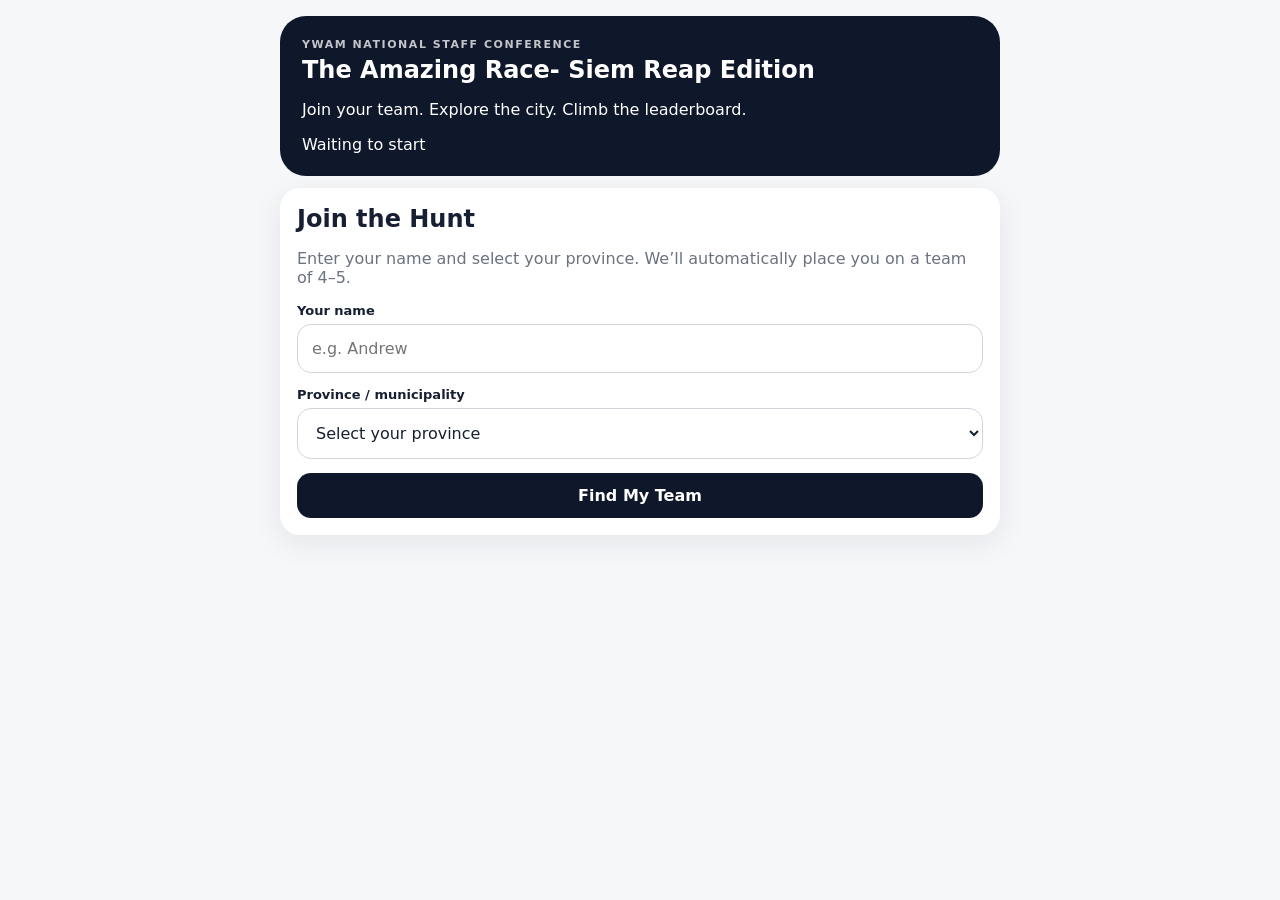
==== commit a50ff49f: "Add live updates, big-screen display, reviews, and province selector" ====
--- a/index.html
+++ b/index.html
@@ -6,14 +6,14 @@
   <meta name="theme-color" content="#0f172a">
   <meta name="apple-mobile-web-app-capable" content="yes">
   <meta name="apple-mobile-web-app-status-bar-style" content="black-translucent">
-  <title>YWAM Siem Reap Scavenger Hunt</title>
+  <title>The Amazing Race- Siem Reap Edition</title>
   <link rel="stylesheet" href="css/app.css">
 </head>
 <body>
   <main class="app">
     <section class="hero">
       <div class="eyebrow">YWAM National Staff Conference</div>
-      <h1>Siem Reap Scavenger Hunt</h1>
+      <h1>The Amazing Race- Siem Reap Edition</h1>
       <p>Join your team. Explore the city. Climb the leaderboard.</p>
       <div id="huntStatus" class="hunt-status">Waiting to start</div>
     </section>
@@ -21,11 +21,38 @@
     <section id="joinView">
       <div class="card">
         <h2>Join the Hunt</h2>
-        <p class="muted">Enter your name and YWAM base/location. We’ll automatically place you on a team of 4–5.</p>
+        <p class="muted">Enter your name and select your province. We’ll automatically place you on a team of 4–5.</p>
         <label for="name">Your name</label>
         <input id="name" autocomplete="name" autocapitalize="words" placeholder="e.g. Andrew">
-        <label for="base">YWAM base / location</label>
-        <input id="base" autocapitalize="words" placeholder="e.g. Siem Reap, Poipet">
+        <label for="base">Province / municipality</label>
+        <select id="base" required>
+          <option value="" selected disabled>Select your province</option>
+          <option value="Banteay Meanchey">Banteay Meanchey</option>
+          <option value="Battambang">Battambang</option>
+          <option value="Kampong Cham">Kampong Cham</option>
+          <option value="Kampong Chhnang">Kampong Chhnang</option>
+          <option value="Kampong Speu">Kampong Speu</option>
+          <option value="Kampong Thom">Kampong Thom</option>
+          <option value="Kampot">Kampot</option>
+          <option value="Kandal">Kandal</option>
+          <option value="Kep">Kep</option>
+          <option value="Koh Kong">Koh Kong</option>
+          <option value="Kratie">Kratie</option>
+          <option value="Mondulkiri">Mondulkiri</option>
+          <option value="Oddar Meanchey">Oddar Meanchey</option>
+          <option value="Pailin">Pailin</option>
+          <option value="Phnom Penh">Phnom Penh</option>
+          <option value="Preah Sihanouk">Preah Sihanouk (Sihanoukville)</option>
+          <option value="Preah Vihear">Preah Vihear</option>
+          <option value="Prey Veng">Prey Veng</option>
+          <option value="Pursat">Pursat</option>
+          <option value="Ratanakiri">Ratanakiri</option>
+          <option value="Siem Reap">Siem Reap</option>
+          <option value="Stung Treng">Stung Treng</option>
+          <option value="Svay Rieng">Svay Rieng</option>
+          <option value="Takeo">Takeo</option>
+          <option value="Tboung Khmum">Tboung Khmum</option>
+        </select>
         <button id="joinBtn" class="primary">Find My Team</button>
         <div id="joinMsg"></div>
       </div>
@@ -123,6 +150,14 @@
         <button data-icon="🐒">🐒</button><button data-icon="🦜">🦜</button>
         <button data-icon="🥥">🥥</button><button data-icon="🌴">🌴</button>
         <button data-icon="⭐">⭐</button><button data-icon="🛺">🛺</button>
+        <button data-icon="🐬">🐬</button><button data-icon="🦎">🦎</button>
+        <button data-icon="🦚">🦚</button><button data-icon="🐉">🐉</button>
+        <button data-icon="🦁">🦁</button><button data-icon="🐼">🐼</button>
+        <button data-icon="🐸">🐸</button><button data-icon="🦋">🦋</button>
+        <button data-icon="🌺">🌺</button><button data-icon="🔥">🔥</button>
+        <button data-icon="⚡">⚡</button><button data-icon="🚀">🚀</button>
+        <button data-icon="🏆">🏆</button><button data-icon="🎯">🎯</button>
+        <button data-icon="🗺️">🗺️</button><button data-icon="🏁">🏁</button>
       </div>
 
       <label>Choose a color</label>
@@ -135,6 +170,14 @@
         <button data-color="#dc2626" aria-label="Red" style="--swatch:#dc2626"></button>
         <button data-color="#9333ea" aria-label="Purple" style="--swatch:#9333ea"></button>
         <button data-color="#db2777" aria-label="Pink" style="--swatch:#db2777"></button>
+        <button data-color="#0d9488" aria-label="Teal" style="--swatch:#0d9488"></button>
+        <button data-color="#0891b2" aria-label="Cyan" style="--swatch:#0891b2"></button>
+        <button data-color="#0284c7" aria-label="Sky" style="--swatch:#0284c7"></button>
+        <button data-color="#4f46e5" aria-label="Indigo" style="--swatch:#4f46e5"></button>
+        <button data-color="#7c3aed" aria-label="Violet" style="--swatch:#7c3aed"></button>
+        <button data-color="#65a30d" aria-label="Lime" style="--swatch:#65a30d"></button>
+        <button data-color="#d97706" aria-label="Amber" style="--swatch:#d97706"></button>
+        <button data-color="#e11d48" aria-label="Rose" style="--swatch:#e11d48"></button>
       </div>
 
       <div id="teamMsg"></div>
--- a/css/app.css
+++ b/css/app.css
@@ -1 +1 @@
-body{margin:0;font-family:system-ui,-apple-system,sans-serif;background:#f6f7f9;color:#172033;padding-bottom:90px}.app{max-width:720px;margin:auto;padding:16px}.hero,.countdown-box{background:#0f172a;color:#fff}.hero{border-radius:26px;padding:22px}.card{background:#fff;border-radius:20px;padding:17px;margin:12px 0;box-shadow:0 8px 30px rgba(15,23,42,.08)}.eyebrow{font-size:11px;letter-spacing:.14em;text-transform:uppercase;font-weight:900;opacity:.75}.dark{color:#64748b;opacity:1}h1{margin:7px 0}h2{margin:0 0 12px}.muted{color:#6b7280}.small{font-size:13px}.row{display:flex;gap:10px;align-items:center}.between{justify-content:space-between}.hidden{display:none!important}input,button{font:inherit}input{width:100%;box-sizing:border-box;padding:14px;border:1px solid #d1d5db;border-radius:14px}label{display:block;font-size:13px;font-weight:800;margin:14px 0 6px}button{border:0;border-radius:14px;padding:13px 15px;background:#0f172a;color:#fff;font-weight:800}.primary{width:100%;margin-top:14px}.secondary{background:#eef2ff;color:#334155}.ghost{background:#fff;color:#172033;border:1px solid #e5e7eb}.compact{padding:8px 11px;min-height:38px}.team-identity{font-size:28px;font-weight:950;display:flex;gap:8px;align-items:center}.team-icon{font-size:30px}.members{display:flex;gap:7px;flex-wrap:wrap;margin-top:10px}.member{background:#f3f4f6;padding:7px 10px;border-radius:999px;font-size:13px}.pill{display:inline-flex;background:#fff7d6;color:#6b5200;padding:7px 10px;border-radius:999px;font-weight:900}.progress{height:10px;background:#e5e7eb;border-radius:999px;overflow:hidden;margin-top:12px}.progress>div{height:100%;background:#f4c542}.countdown-box{border-radius:18px;padding:14px;margin-top:16px}.countdown{font-size:34px;font-weight:950}.countdown-label{font-size:11px;font-weight:900;letter-spacing:.14em;opacity:.7}.tabs{position:fixed;left:0;right:0;bottom:0;background:#fff;border-top:1px solid #e5e7eb;display:flex;padding:8px}.tabs button{flex:1;background:transparent;color:#6b7280}.tabs button.active{background:#0f172a;color:#fff}.overlay{position:fixed;inset:0;background:rgba(15,23,42,.58);display:grid;place-items:end center;z-index:50;padding:14px}.sheet{width:min(720px,100%);background:#fff;border-radius:24px;padding:18px;max-height:88vh;overflow:auto}.picker-grid,.color-grid{display:grid;grid-template-columns:repeat(4,1fr);gap:9px}.picker-grid button{background:#f8fafc;color:#111;font-size:28px;border:2px solid transparent}.picker-grid button.selected{border-color:#0f172a}.color-grid button{background:var(--swatch);border:4px solid #fff;box-shadow:0 0 0 2px #e5e7eb}.color-grid button.selected{box-shadow:0 0 0 4px #0f172a}.leader{display:flex;justify-content:space-between}.rank{font-weight:900}.feed-img,.feed-video,.preview{width:100%;border-radius:14px;margin-top:12px;max-height:420px;object-fit:cover}.notice{padding:10px;border-radius:12px;margin-top:10px}.error{background:#fee2e2;color:#b91c1c}.success{background:#dcfce7;color:#15803d}.confetti{position:fixed;inset:0;pointer-events:none;z-index:99;overflow:hidden}.confetti span{position:absolute;top:-20px;animation:fall 1.6s linear forwards}@keyframes fall{to{transform:translateY(110vh) rotate(720deg)}}@media(max-width:520px){.team-card>.row.between{flex-direction:column;align-items:flex-start}.team-card .secondary{width:100%}}+body{margin:0;font-family:system-ui,-apple-system,sans-serif;background:#f6f7f9;color:#172033;padding-bottom:90px}.app{max-width:720px;margin:auto;padding:16px}.hero,.countdown-box{background:#0f172a;color:#fff}.hero{border-radius:26px;padding:22px}.card{background:#fff;border-radius:20px;padding:17px;margin:12px 0;box-shadow:0 8px 30px rgba(15,23,42,.08)}.eyebrow{font-size:11px;letter-spacing:.14em;text-transform:uppercase;font-weight:900;opacity:.75}.dark{color:#64748b;opacity:1}h1{margin:7px 0;line-height:1.08}h2{margin:0 0 12px}h3{margin:5px 0}.muted{color:#6b7280}.small{font-size:13px}.row{display:flex;gap:10px;align-items:center}.between{justify-content:space-between}.hidden{display:none!important}input,select,button{font:inherit}input,select{width:100%;box-sizing:border-box;padding:14px;border:1px solid #d1d5db;border-radius:14px;background:#fff;color:#172033}label{display:block;font-size:13px;font-weight:800;margin:14px 0 6px}button{border:0;border-radius:14px;padding:13px 15px;background:#0f172a;color:#fff;font-weight:800;cursor:pointer}button:disabled{cursor:wait;opacity:.65}.primary{width:100%;margin-top:14px}.secondary{background:#eef2ff;color:#334155}.ghost{background:#fff;color:#172033;border:1px solid #e5e7eb}.compact{padding:8px 11px;min-height:38px}.team-identity{font-size:28px;font-weight:950;display:flex;gap:8px;align-items:center}.team-icon{font-size:30px}.members{display:flex;gap:7px;flex-wrap:wrap;margin-top:10px}.member{background:#f3f4f6;padding:7px 10px;border-radius:999px;font-size:13px}.pill{display:inline-flex;background:#fff7d6;color:#6b5200;padding:7px 10px;border-radius:999px;font-weight:900;white-space:nowrap}.progress{height:10px;background:#e5e7eb;border-radius:999px;overflow:hidden;margin-top:12px}.progress>div{height:100%;background:#f4c542;transition:width .3s ease}.countdown-box{border-radius:18px;padding:14px;margin-top:16px}.countdown{font-size:34px;font-weight:950}.countdown-label{font-size:11px;font-weight:900;letter-spacing:.14em;opacity:.7}.tabs{position:fixed;left:0;right:0;bottom:0;background:#fff;border-top:1px solid #e5e7eb;display:flex;padding:8px;padding-bottom:max(8px,env(safe-area-inset-bottom));z-index:30}.tabs button{flex:1;background:transparent;color:#6b7280;display:flex;gap:5px;justify-content:center}.tabs button.active{background:#0f172a;color:#fff}.overlay{position:fixed;inset:0;background:rgba(15,23,42,.58);display:grid;place-items:end center;z-index:50;padding:14px}.sheet{width:min(720px,100%);box-sizing:border-box;background:#fff;border-radius:24px;padding:18px;max-height:88vh;overflow:auto}.picker-grid,.color-grid{display:grid;grid-template-columns:repeat(6,1fr);gap:9px}.picker-grid button{background:#f8fafc;color:#111;font-size:26px;border:2px solid transparent;padding:9px 5px}.picker-grid button.selected{border-color:#0f172a}.color-grid button{background:var(--swatch);border:4px solid #fff;box-shadow:0 0 0 2px #e5e7eb;min-height:42px}.color-grid button.selected{box-shadow:0 0 0 4px #0f172a}.challenge{border:2px solid transparent}.challenge.approved{border-color:#86efac}.challenge.pending{border-color:#facc15}.challenge.rejected{border-color:#fca5a5}.challenge button{width:100%;margin-top:8px}.notice{padding:10px;border-radius:12px;margin-top:10px}.notice.error,.error{background:#fee2e2;color:#b91c1c}.notice.success,.success{background:#dcfce7;color:#15803d}.notice.pending{background:#fef9c3;color:#854d0e}.leaderboard-heading{margin:18px 2px 8px}.leader.polished{align-items:center;display:flex;justify-content:space-between;gap:12px;padding:14px 16px}.leader.polished.top-team{box-shadow:0 10px 32px rgba(234,179,8,.13)}.leader.polished.my-team{border:2px solid #0f172a}.leader-main{display:flex;align-items:center;gap:10px;min-width:0}.leader-rank{font-size:21px;min-width:34px;text-align:center;font-weight:950}.leader-avatar{font-size:28px}.leader-copy{display:flex;flex-direction:column;min-width:0}.leader-copy b{overflow:hidden;text-overflow:ellipsis;white-space:nowrap}.leader-copy small{color:#64748b;margin-top:3px}.leader-score{white-space:nowrap}.feed-card{position:relative}.feed-points{display:inline-flex;margin-top:9px;background:#dcfce7;color:#15803d;padding:5px 9px;border-radius:999px;font-size:13px;font-weight:900}.feed-img,.feed-video,.preview{width:100%;border-radius:14px;margin-top:12px;max-height:420px;object-fit:cover}.bonus-box{background:#f8fafc;border-radius:14px;padding:1px 12px 12px;margin-top:12px}.confetti{position:fixed;inset:0;pointer-events:none;z-index:99;overflow:hidden}.confetti span{position:absolute;top:-20px;animation:fall 1.6s linear forwards}@keyframes fall{to{transform:translateY(110vh) rotate(720deg)}}@media(max-width:520px){.app{padding:10px}.hero{border-radius:20px;padding:19px}.hero h1{font-size:28px}.team-card>.row.between{flex-direction:column;align-items:flex-start}.team-card .secondary{width:100%}.picker-grid{grid-template-columns:repeat(4,1fr)}.color-grid{grid-template-columns:repeat(4,1fr)}.challenge>.row.between{align-items:flex-start}.leader.polished{padding:13px 12px}.leader-copy small{font-size:11px}.tabs button{flex-direction:column;font-size:11px}.tabs button span{display:block}}
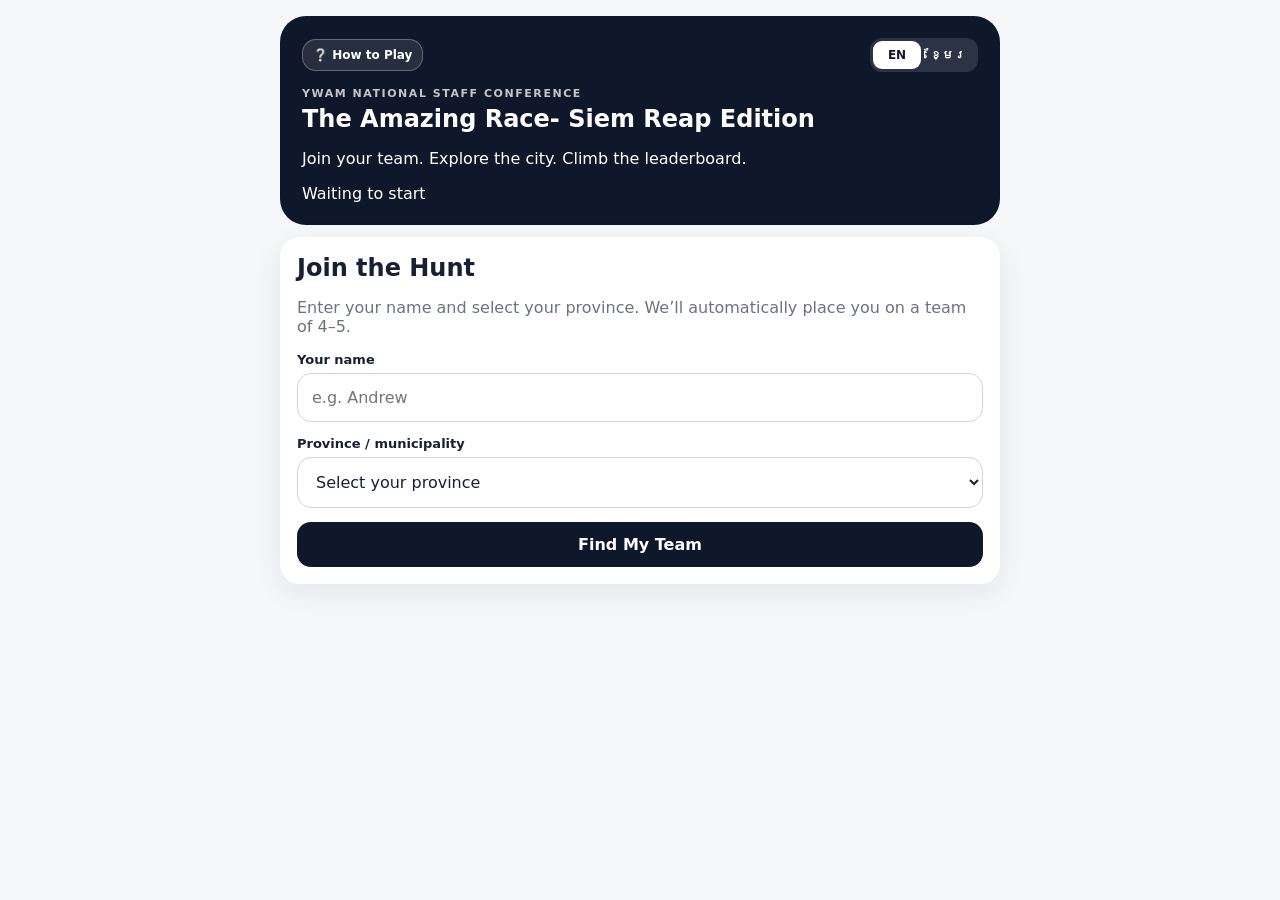
==== commit 39075cfa: "Allow photo or video and boost confetti" ====
--- a/index.html
+++ b/index.html
@@ -12,19 +12,28 @@
 <body>
   <main class="app">
     <section class="hero">
+      <div class="hero-actions">
+        <button id="howToBtn" class="hero-button" type="button" data-i18n="how.open">❔ How to Play</button>
+        <div class="language-switch" role="group" aria-label="Language">
+          <button type="button" data-language="en">EN</button>
+          <button type="button" data-language="km">ខ្មែរ</button>
+        </div>
+      </div>
       <div class="eyebrow">YWAM National Staff Conference</div>
       <h1>The Amazing Race- Siem Reap Edition</h1>
-      <p>Join your team. Explore the city. Climb the leaderboard.</p>
-      <div id="huntStatus" class="hunt-status">Waiting to start</div>
+      <p data-i18n="hero.tagline">Join your team. Explore the city. Climb the leaderboard.</p>
+      <div id="huntStatus" class="hunt-status" data-i18n="timer.waitingStatus">Waiting to start</div>
     </section>
+
+    <div id="connectionBanner" class="connection-banner hidden" role="status" aria-live="polite"></div>
 
     <section id="joinView">
       <div class="card">
-        <h2>Join the Hunt</h2>
-        <p class="muted">Enter your name and select your province. We’ll automatically place you on a team of 4–5.</p>
-        <label for="name">Your name</label>
-        <input id="name" autocomplete="name" autocapitalize="words" placeholder="e.g. Andrew">
-        <label for="base">Province / municipality</label>
+        <h2 data-i18n="join.title">Join the Hunt</h2>
+        <p class="muted" data-i18n="join.intro">Enter your name and select your province. We’ll automatically place you on a team of 4–5.</p>
+        <label for="name" data-i18n="join.name">Your name</label>
+        <input id="name" autocomplete="name" autocapitalize="words" placeholder="e.g. Andrew" data-i18n-placeholder="join.namePlaceholder">
+        <label for="base" data-i18n="join.province">Province / municipality</label>
         <select id="base" required>
           <option value="" selected disabled>Select your province</option>
           <option value="Banteay Meanchey">Banteay Meanchey</option>
@@ -42,7 +51,7 @@
           <option value="Oddar Meanchey">Oddar Meanchey</option>
           <option value="Pailin">Pailin</option>
           <option value="Phnom Penh">Phnom Penh</option>
-          <option value="Preah Sihanouk">Preah Sihanouk (Sihanoukville)</option>
+          <option value="Preah Sihanouk" data-english="Preah Sihanouk (Sihanoukville)">Preah Sihanouk (Sihanoukville)</option>
           <option value="Preah Vihear">Preah Vihear</option>
           <option value="Prey Veng">Prey Veng</option>
           <option value="Pursat">Pursat</option>
@@ -53,7 +62,7 @@
           <option value="Takeo">Takeo</option>
           <option value="Tboung Khmum">Tboung Khmum</option>
         </select>
-        <button id="joinBtn" class="primary">Find My Team</button>
+        <button id="joinBtn" class="primary" data-i18n="join.button">Find My Team</button>
         <div id="joinMsg"></div>
       </div>
     </section>
@@ -62,13 +71,13 @@
       <div class="card team-card">
         <div class="row between">
           <div>
-            <div class="eyebrow dark">YOUR TEAM</div>
+            <div class="eyebrow dark" data-i18n="team.your">YOUR TEAM</div>
             <div id="teamIdentity" class="team-identity">
               <span id="teamIcon" class="team-icon">⭐</span>
               <span id="teamName">Team</span>
             </div>
           </div>
-          <button id="editTeamBtn" class="secondary compact">⚙️ Team Settings</button>
+          <button id="editTeamBtn" class="secondary compact" data-i18n="team.settings">⚙️ Team Settings</button>
         </div>
 
         <div class="row between status-row">
@@ -82,15 +91,15 @@
         <div id="progressText" class="muted small"></div>
 
         <div class="countdown-box">
-          <div class="countdown-label">HUNT TIMER</div>
+          <div class="countdown-label" data-i18n="timer.label">HUNT TIMER</div>
           <div id="countdown" class="countdown">3:00:00</div>
-          <div id="countdownSub" class="muted small">Waiting for organizer to start the hunt</div>
+          <div id="countdownSub" class="muted small" data-i18n="timer.waiting">Waiting for organizer to start the hunt</div>
         </div>
       </div>
 
       <div class="row between utility-row">
         <div id="syncText" class="muted small">Updated just now</div>
-        <button id="refreshBtn" class="secondary compact">Refresh</button>
+        <button id="refreshBtn" class="secondary compact" data-i18n="sync.refresh">Refresh</button>
       </div>
 
       <section id="challengesView"></section>
@@ -100,22 +109,22 @@
   </main>
 
   <nav id="tabs" class="tabs hidden">
-    <button class="active" data-tab="challenges">🎯<span>Challenges</span></button>
-    <button data-tab="leaderboard">🏆<span>Leaderboard</span></button>
-    <button data-tab="feed">📸<span>Feed</span></button>
+    <button class="active" data-tab="challenges">🎯<span data-i18n="tabs.challenges">Challenges</span></button>
+    <button data-tab="leaderboard">🏆<span data-i18n="tabs.leaderboard">Leaderboard</span></button>
+    <button data-tab="feed">📸<span data-i18n="tabs.feed">Feed</span></button>
   </nav>
 
   <div id="uploadOverlay" class="overlay hidden">
     <div class="sheet">
       <div class="row between">
         <div>
-          <div class="eyebrow dark">COMPLETE CHALLENGE</div>
+          <div class="eyebrow dark" data-i18n="upload.eyebrow">COMPLETE CHALLENGE</div>
           <h2 id="uploadTitle"></h2>
         </div>
         <button id="closeUpload" class="ghost compact">✕</button>
       </div>
       <p id="uploadDesc" class="muted"></p>
-      <label for="mediaInput">Photo / video</label>
+      <label for="mediaInput" data-i18n="upload.media">Photo / video</label>
       <input id="mediaInput" type="file">
       <img id="imagePreview" class="preview hidden" alt="Selected photo preview">
       <video id="videoPreview" class="preview hidden" controls playsinline></video>
@@ -127,7 +136,11 @@
       </div>
 
       <div id="uploadMsg"></div>
-      <button id="submitUpload" class="primary">Submit Challenge</button>
+      <div id="uploadProgress" class="upload-progress hidden" role="status" aria-live="polite">
+        <div class="upload-progress-track"><div id="uploadProgressBar"></div></div>
+        <div id="uploadProgressText" class="small"></div>
+      </div>
+      <button id="submitUpload" class="primary" data-i18n="upload.submit">Submit Challenge</button>
     </div>
   </div>
 
@@ -135,16 +148,16 @@
     <div class="sheet">
       <div class="row between">
         <div>
-          <div class="eyebrow dark">TEAM SETTINGS</div>
-          <h2>Customize your team</h2>
+          <div class="eyebrow dark" data-i18n="team.settings">TEAM SETTINGS</div>
+          <h2 data-i18n="team.customize">Customize your team</h2>
         </div>
         <button id="closeTeam" class="ghost compact">✕</button>
       </div>
 
-      <label for="teamNameInput">Team name</label>
+      <label for="teamNameInput" data-i18n="team.name">Team name</label>
       <input id="teamNameInput" maxlength="32" placeholder="Team name">
 
-      <label>Choose an icon</label>
+      <label data-i18n="team.chooseIcon">Choose an icon</label>
       <div id="iconPicker" class="picker-grid">
         <button data-icon="🐘">🐘</button><button data-icon="🐅">🐅</button>
         <button data-icon="🐒">🐒</button><button data-icon="🦜">🦜</button>
@@ -160,7 +173,7 @@
         <button data-icon="🗺️">🗺️</button><button data-icon="🏁">🏁</button>
       </div>
 
-      <label>Choose a color</label>
+      <label data-i18n="team.chooseColor">Choose a color</label>
       <div id="colorPicker" class="color-grid">
         <button data-color="#0f172a" aria-label="Navy" style="--swatch:#0f172a"></button>
         <button data-color="#2563eb" aria-label="Blue" style="--swatch:#2563eb"></button>
@@ -181,12 +194,35 @@
       </div>
 
       <div id="teamMsg"></div>
-      <button id="saveTeamBtn" class="primary">Save Team</button>
+      <button id="saveTeamBtn" class="primary" data-i18n="team.save">Save Team</button>
     </div>
   </div>
 
+  <div id="howToOverlay" class="overlay hidden" role="dialog" aria-modal="true" aria-labelledby="howToTitle">
+    <div class="sheet how-to-sheet">
+      <div class="row between">
+        <div>
+          <div class="eyebrow dark">YWAM NATIONAL STAFF CONFERENCE</div>
+          <h2 id="howToTitle" data-i18n="how.title">How to Play</h2>
+        </div>
+        <button id="closeHowTo" class="ghost compact" type="button" aria-label="Close">✕</button>
+      </div>
+      <p class="how-intro" data-i18n="how.intro">Race together, stay safe, and have fun!</p>
+      <ol class="how-list">
+        <li data-i18n="how.join">Join with your name and province. You will be placed on a team of 4–5.</li>
+        <li data-i18n="how.complete">Complete challenges together and upload the required photo or video.</li>
+        <li data-i18n="how.review">The organizer reviews every upload. Only approved submissions earn points.</li>
+        <li data-i18n="how.retry">If an upload is rejected, you will see the reason and can submit a new attempt.</li>
+        <li data-i18n="how.timer">The race lasts exactly three hours after the organizer presses Start Hunt.</li>
+        <li data-i18n="how.safety">Stay with your team, respect people and places, follow local laws, and never take unsafe risks.</li>
+      </ol>
+      <button id="understandHowTo" class="primary" type="button" data-i18n="how.close">Got it</button>
+    </div>
+  </div>
+
   <div id="confetti" class="confetti"></div>
 
+  <script src="js/i18n.js"></script>
   <script src="js/api.js"></script>
   <script src="js/timer.js"></script>
   <script src="js/team.js"></script>
--- a/css/app.css
+++ b/css/app.css
@@ -1 +1,107 @@
-body{margin:0;font-family:system-ui,-apple-system,sans-serif;background:#f6f7f9;color:#172033;padding-bottom:90px}.app{max-width:720px;margin:auto;padding:16px}.hero,.countdown-box{background:#0f172a;color:#fff}.hero{border-radius:26px;padding:22px}.card{background:#fff;border-radius:20px;padding:17px;margin:12px 0;box-shadow:0 8px 30px rgba(15,23,42,.08)}.eyebrow{font-size:11px;letter-spacing:.14em;text-transform:uppercase;font-weight:900;opacity:.75}.dark{color:#64748b;opacity:1}h1{margin:7px 0;line-height:1.08}h2{margin:0 0 12px}h3{margin:5px 0}.muted{color:#6b7280}.small{font-size:13px}.row{display:flex;gap:10px;align-items:center}.between{justify-content:space-between}.hidden{display:none!important}input,select,button{font:inherit}input,select{width:100%;box-sizing:border-box;padding:14px;border:1px solid #d1d5db;border-radius:14px;background:#fff;color:#172033}label{display:block;font-size:13px;font-weight:800;margin:14px 0 6px}button{border:0;border-radius:14px;padding:13px 15px;background:#0f172a;color:#fff;font-weight:800;cursor:pointer}button:disabled{cursor:wait;opacity:.65}.primary{width:100%;margin-top:14px}.secondary{background:#eef2ff;color:#334155}.ghost{background:#fff;color:#172033;border:1px solid #e5e7eb}.compact{padding:8px 11px;min-height:38px}.team-identity{font-size:28px;font-weight:950;display:flex;gap:8px;align-items:center}.team-icon{font-size:30px}.members{display:flex;gap:7px;flex-wrap:wrap;margin-top:10px}.member{background:#f3f4f6;padding:7px 10px;border-radius:999px;font-size:13px}.pill{display:inline-flex;background:#fff7d6;color:#6b5200;padding:7px 10px;border-radius:999px;font-weight:900;white-space:nowrap}.progress{height:10px;background:#e5e7eb;border-radius:999px;overflow:hidden;margin-top:12px}.progress>div{height:100%;background:#f4c542;transition:width .3s ease}.countdown-box{border-radius:18px;padding:14px;margin-top:16px}.countdown{font-size:34px;font-weight:950}.countdown-label{font-size:11px;font-weight:900;letter-spacing:.14em;opacity:.7}.tabs{position:fixed;left:0;right:0;bottom:0;background:#fff;border-top:1px solid #e5e7eb;display:flex;padding:8px;padding-bottom:max(8px,env(safe-area-inset-bottom));z-index:30}.tabs button{flex:1;background:transparent;color:#6b7280;display:flex;gap:5px;justify-content:center}.tabs button.active{background:#0f172a;color:#fff}.overlay{position:fixed;inset:0;background:rgba(15,23,42,.58);display:grid;place-items:end center;z-index:50;padding:14px}.sheet{width:min(720px,100%);box-sizing:border-box;background:#fff;border-radius:24px;padding:18px;max-height:88vh;overflow:auto}.picker-grid,.color-grid{display:grid;grid-template-columns:repeat(6,1fr);gap:9px}.picker-grid button{background:#f8fafc;color:#111;font-size:26px;border:2px solid transparent;padding:9px 5px}.picker-grid button.selected{border-color:#0f172a}.color-grid button{background:var(--swatch);border:4px solid #fff;box-shadow:0 0 0 2px #e5e7eb;min-height:42px}.color-grid button.selected{box-shadow:0 0 0 4px #0f172a}.challenge{border:2px solid transparent}.challenge.approved{border-color:#86efac}.challenge.pending{border-color:#facc15}.challenge.rejected{border-color:#fca5a5}.challenge button{width:100%;margin-top:8px}.notice{padding:10px;border-radius:12px;margin-top:10px}.notice.error,.error{background:#fee2e2;color:#b91c1c}.notice.success,.success{background:#dcfce7;color:#15803d}.notice.pending{background:#fef9c3;color:#854d0e}.leaderboard-heading{margin:18px 2px 8px}.leader.polished{align-items:center;display:flex;justify-content:space-between;gap:12px;padding:14px 16px}.leader.polished.top-team{box-shadow:0 10px 32px rgba(234,179,8,.13)}.leader.polished.my-team{border:2px solid #0f172a}.leader-main{display:flex;align-items:center;gap:10px;min-width:0}.leader-rank{font-size:21px;min-width:34px;text-align:center;font-weight:950}.leader-avatar{font-size:28px}.leader-copy{display:flex;flex-direction:column;min-width:0}.leader-copy b{overflow:hidden;text-overflow:ellipsis;white-space:nowrap}.leader-copy small{color:#64748b;margin-top:3px}.leader-score{white-space:nowrap}.feed-card{position:relative}.feed-points{display:inline-flex;margin-top:9px;background:#dcfce7;color:#15803d;padding:5px 9px;border-radius:999px;font-size:13px;font-weight:900}.feed-img,.feed-video,.preview{width:100%;border-radius:14px;margin-top:12px;max-height:420px;object-fit:cover}.bonus-box{background:#f8fafc;border-radius:14px;padding:1px 12px 12px;margin-top:12px}.confetti{position:fixed;inset:0;pointer-events:none;z-index:99;overflow:hidden}.confetti span{position:absolute;top:-20px;animation:fall 1.6s linear forwards}@keyframes fall{to{transform:translateY(110vh) rotate(720deg)}}@media(max-width:520px){.app{padding:10px}.hero{border-radius:20px;padding:19px}.hero h1{font-size:28px}.team-card>.row.between{flex-direction:column;align-items:flex-start}.team-card .secondary{width:100%}.picker-grid{grid-template-columns:repeat(4,1fr)}.color-grid{grid-template-columns:repeat(4,1fr)}.challenge>.row.between{align-items:flex-start}.leader.polished{padding:13px 12px}.leader-copy small{font-size:11px}.tabs button{flex-direction:column;font-size:11px}.tabs button span{display:block}}
+body{margin:0;font-family:system-ui,-apple-system,sans-serif;background:#f6f7f9;color:#172033;padding-bottom:90px}
+.app{max-width:720px;margin:auto;padding:16px}
+.hero,.countdown-box{background:#0f172a;color:#fff}
+.hero{border-radius:26px;padding:22px}
+.card{background:#fff;border-radius:20px;padding:17px;margin:12px 0;box-shadow:0 8px 30px rgba(15,23,42,.08)}
+.eyebrow{font-size:11px;letter-spacing:.14em;text-transform:uppercase;font-weight:900;opacity:.75}
+.dark{color:#64748b;opacity:1}
+h1{margin:7px 0;line-height:1.08}
+h2{margin:0 0 12px}
+h3{margin:5px 0}
+.muted{color:#6b7280}
+.small{font-size:13px}
+.row{display:flex;gap:10px;align-items:center}
+.between{justify-content:space-between}
+.hidden{display:none!important}
+input,select,button{font:inherit}
+input,select{width:100%;box-sizing:border-box;padding:14px;border:1px solid #d1d5db;border-radius:14px;background:#fff;color:#172033}
+label{display:block;font-size:13px;font-weight:800;margin:14px 0 6px}
+button{border:0;border-radius:14px;padding:13px 15px;background:#0f172a;color:#fff;font-weight:800;cursor:pointer}
+button:disabled{cursor:wait;opacity:.65}
+.primary{width:100%;margin-top:14px}
+.secondary{background:#eef2ff;color:#334155}
+.ghost{background:#fff;color:#172033;border:1px solid #e5e7eb}
+.compact{padding:8px 11px;min-height:38px}
+.team-identity{font-size:28px;font-weight:950;display:flex;gap:8px;align-items:center}
+.team-icon{font-size:30px}
+.members{display:flex;gap:7px;flex-wrap:wrap;margin-top:10px}
+.member{background:#f3f4f6;padding:7px 10px;border-radius:999px;font-size:13px}
+.pill{display:inline-flex;background:#fff7d6;color:#6b5200;padding:7px 10px;border-radius:999px;font-weight:900;white-space:nowrap}
+.progress{height:10px;background:#e5e7eb;border-radius:999px;overflow:hidden;margin-top:12px}
+.progress>div{height:100%;background:#f4c542;transition:width .3s ease}
+.countdown-box{border-radius:18px;padding:14px;margin-top:16px}
+.countdown{font-size:34px;font-weight:950}
+.countdown-label{font-size:11px;font-weight:900;letter-spacing:.14em;opacity:.7}
+.tabs{position:fixed;left:0;right:0;bottom:0;background:#fff;border-top:1px solid #e5e7eb;display:flex;padding:8px;padding-bottom:max(8px,env(safe-area-inset-bottom));z-index:30}
+.tabs button{flex:1;background:transparent;color:#6b7280;display:flex;gap:5px;justify-content:center}
+.tabs button.active{background:#0f172a;color:#fff}
+.overlay{position:fixed;inset:0;background:rgba(15,23,42,.58);display:grid;place-items:end center;z-index:50;padding:14px}
+.sheet{width:min(720px,100%);box-sizing:border-box;background:#fff;border-radius:24px;padding:18px;max-height:88vh;overflow:auto}
+.picker-grid,.color-grid{display:grid;grid-template-columns:repeat(6,1fr);gap:9px}
+.picker-grid button{background:#f8fafc;color:#111;font-size:26px;border:2px solid transparent;padding:9px 5px}
+.picker-grid button.selected{border-color:#0f172a}
+.color-grid button{background:var(--swatch);border:4px solid #fff;box-shadow:0 0 0 2px #e5e7eb;min-height:42px}
+.color-grid button.selected{box-shadow:0 0 0 4px #0f172a}
+.challenge{border:2px solid transparent}
+.challenge.approved{border-color:#86efac}
+.challenge.pending{border-color:#facc15}
+.challenge.rejected{border-color:#fca5a5}
+.challenge button{width:100%;margin-top:8px}
+.notice{padding:10px;border-radius:12px;margin-top:10px}
+.notice.error,.error{background:#fee2e2;color:#b91c1c}
+.notice.success,.success{background:#dcfce7;color:#15803d}
+.notice.pending{background:#fef9c3;color:#854d0e}
+.leaderboard-heading{margin:18px 2px 8px}
+.leader.polished{align-items:center;display:flex;justify-content:space-between;gap:12px;padding:14px 16px}
+.leader.polished.top-team{box-shadow:0 10px 32px rgba(234,179,8,.13)}
+.leader.polished.my-team{border:2px solid #0f172a}
+.leader-main{display:flex;align-items:center;gap:10px;min-width:0}
+.leader-rank{font-size:21px;min-width:34px;text-align:center;font-weight:950}
+.leader-avatar{font-size:28px}
+.leader-copy{display:flex;flex-direction:column;min-width:0}
+.leader-copy b{overflow:hidden;text-overflow:ellipsis;white-space:nowrap}
+.leader-copy small{color:#64748b;margin-top:3px}
+.leader-score{white-space:nowrap}
+.feed-card{position:relative}
+.feed-points{display:inline-flex;margin-top:9px;background:#dcfce7;color:#15803d;padding:5px 9px;border-radius:999px;font-size:13px;font-weight:900}
+.feed-img,.feed-video,.preview{width:100%;border-radius:14px;margin-top:12px;max-height:420px;object-fit:cover}
+.bonus-box{background:#f8fafc;border-radius:14px;padding:1px 12px 12px;margin-top:12px}
+.confetti{position:fixed;inset:0;pointer-events:none;z-index:99;overflow:hidden}
+.confetti span{position:absolute;top:-40px;filter:drop-shadow(0 4px 5px rgba(15,23,42,.22));animation:fall 2.4s cubic-bezier(.2,.72,.35,1) forwards;will-change:transform}
+@keyframes fall{0%{transform:translate3d(0,-5vh,0) rotate(0);opacity:0}10%{opacity:1}100%{transform:translate3d(var(--drift,0),110vh,0) rotate(1080deg);opacity:.95}
+}
+@media(prefers-reduced-motion:reduce){.confetti span{animation-duration:.7s!important;animation-delay:0s!important}}
+.hero-actions{display:flex;justify-content:space-between;align-items:center;gap:10px;margin-bottom:15px}
+.hero-button{padding:8px 10px;border:1px solid rgba(255,255,255,.28);background:rgba(255,255,255,.1);font-size:12px}
+.language-switch{display:flex;padding:3px;border-radius:12px;background:rgba(255,255,255,.12)}
+.language-switch button{min-width:48px;padding:7px 9px;border-radius:9px;background:transparent;font-size:12px}
+.language-switch button.active{background:#fff;color:#0f172a}
+.connection-banner{position:sticky;top:8px;z-index:40;margin:10px 0;padding:11px 13px;border-radius:13px;background:#fee2e2;color:#991b1b;font-size:13px;font-weight:800;box-shadow:0 8px 24px rgba(15,23,42,.13)}
+.connection-banner.online{background:#dcfce7;color:#166534}
+.upload-progress{display:grid;gap:7px;margin-top:12px;padding:11px;border-radius:12px;background:#eff6ff;color:#1e40af}
+.upload-progress-track{height:8px;overflow:hidden;border-radius:999px;background:#bfdbfe}
+.upload-progress-track>div{height:100%;width:0;background:#2563eb;transition:width .2s ease}
+.upload-progress.indeterminate .upload-progress-track>div{width:38%;animation:upload-slide 1.2s ease-in-out infinite}
+@keyframes upload-slide{0%{transform:translateX(-110%)}100%{transform:translateX(300%)}}
+.how-to-sheet{align-self:center}
+.how-intro{font-size:18px;font-weight:850;color:#0f172a}
+.how-list{display:grid;gap:12px;padding-left:24px}
+.how-list li{padding-left:5px;line-height:1.45}
+.how-list li::marker{font-weight:950;color:#d97706}
+html[lang="km"] body{font-family:"Khmer Sangam MN","Noto Sans Khmer",system-ui,sans-serif}
+html[lang="km"] .hero h1{font-family:system-ui,-apple-system,sans-serif}
+html[lang="km"] button,html[lang="km"] input,html[lang="km"] select{line-height:1.4}
+@media(max-width:520px){.hero-actions{align-items:stretch}.hero-button{flex:1}.language-switch button{min-width:44px}.how-to-sheet{align-self:end}.connection-banner{top:4px}}
+@media(max-width:520px){.app{padding:10px}
+.hero{border-radius:20px;padding:19px}
+.hero h1{font-size:28px}
+.team-card>.row.between{flex-direction:column;align-items:flex-start}
+.team-card .secondary{width:100%}
+.picker-grid{grid-template-columns:repeat(4,1fr)}
+.color-grid{grid-template-columns:repeat(4,1fr)}
+.challenge>.row.between{align-items:flex-start}
+.leader.polished{padding:13px 12px}
+.leader-copy small{font-size:11px}
+.tabs button{flex-direction:column;font-size:11px}
+.tabs button span{display:block}
+}
